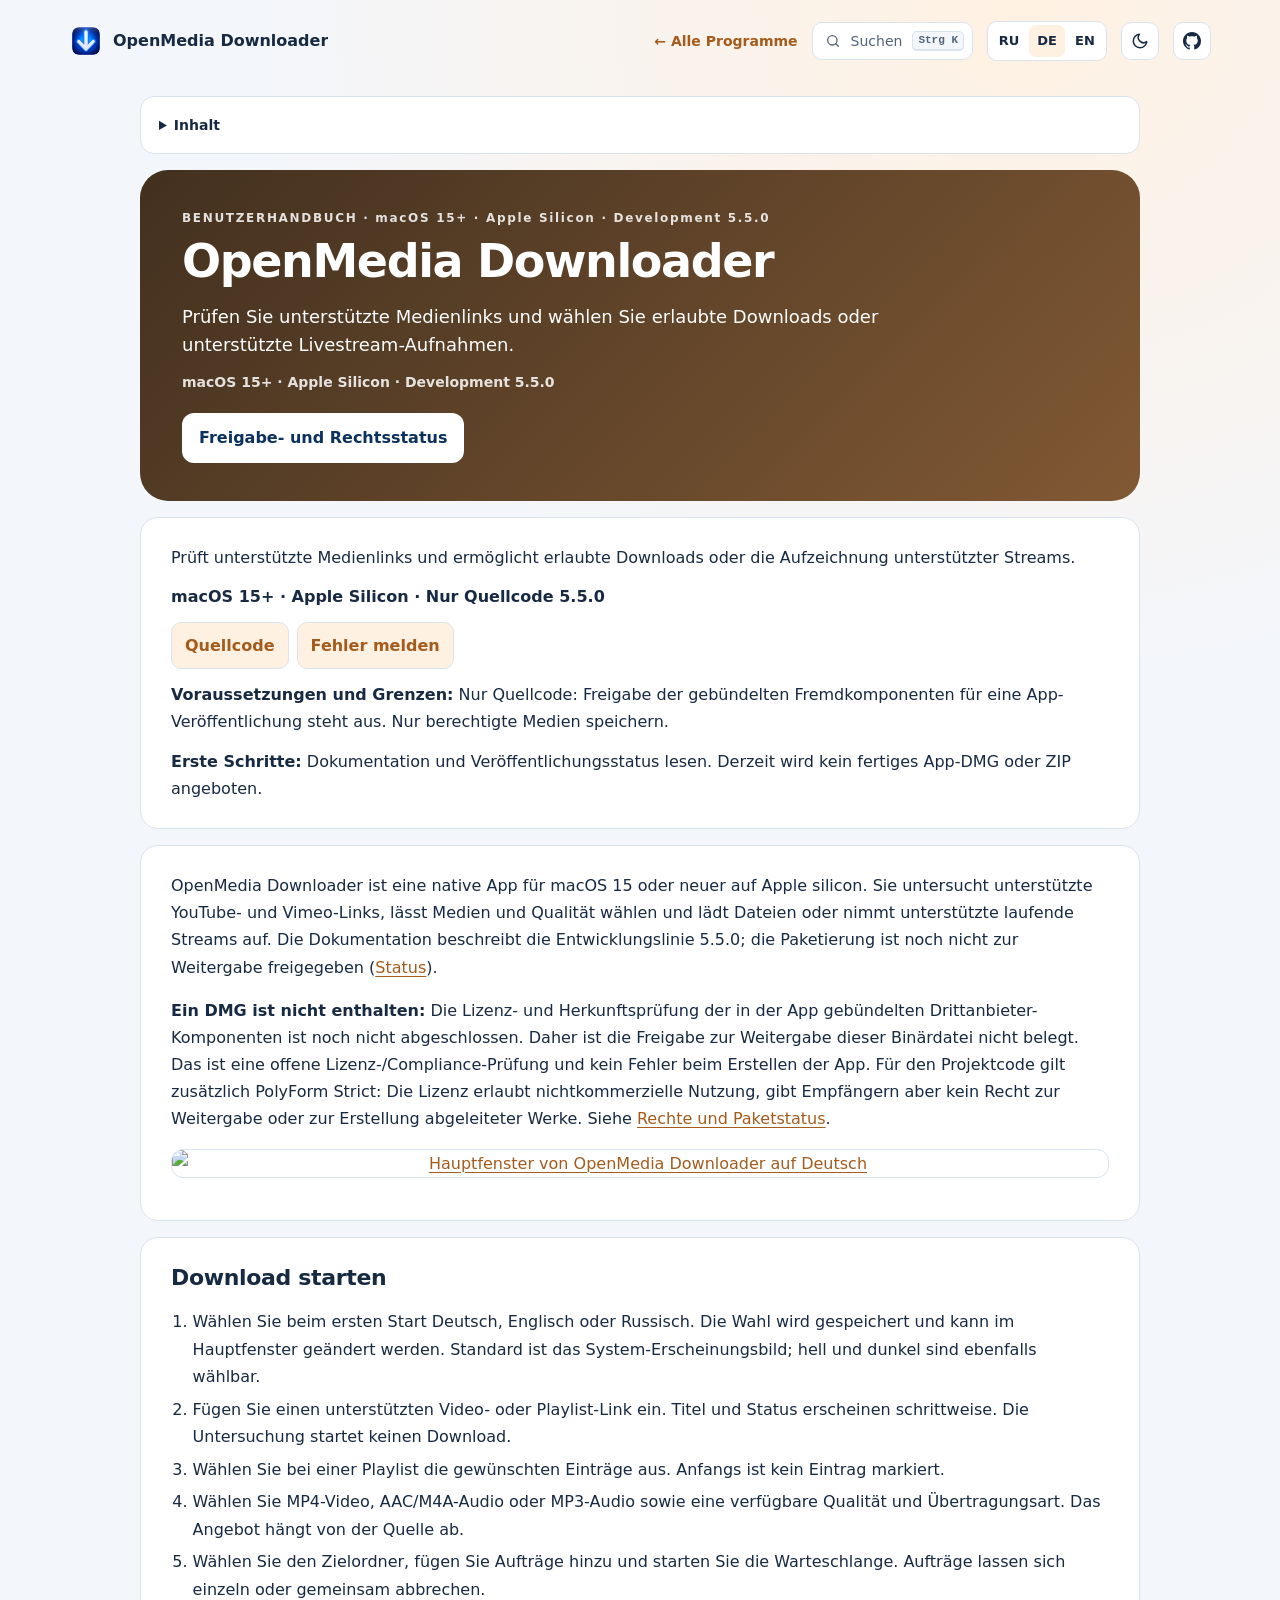
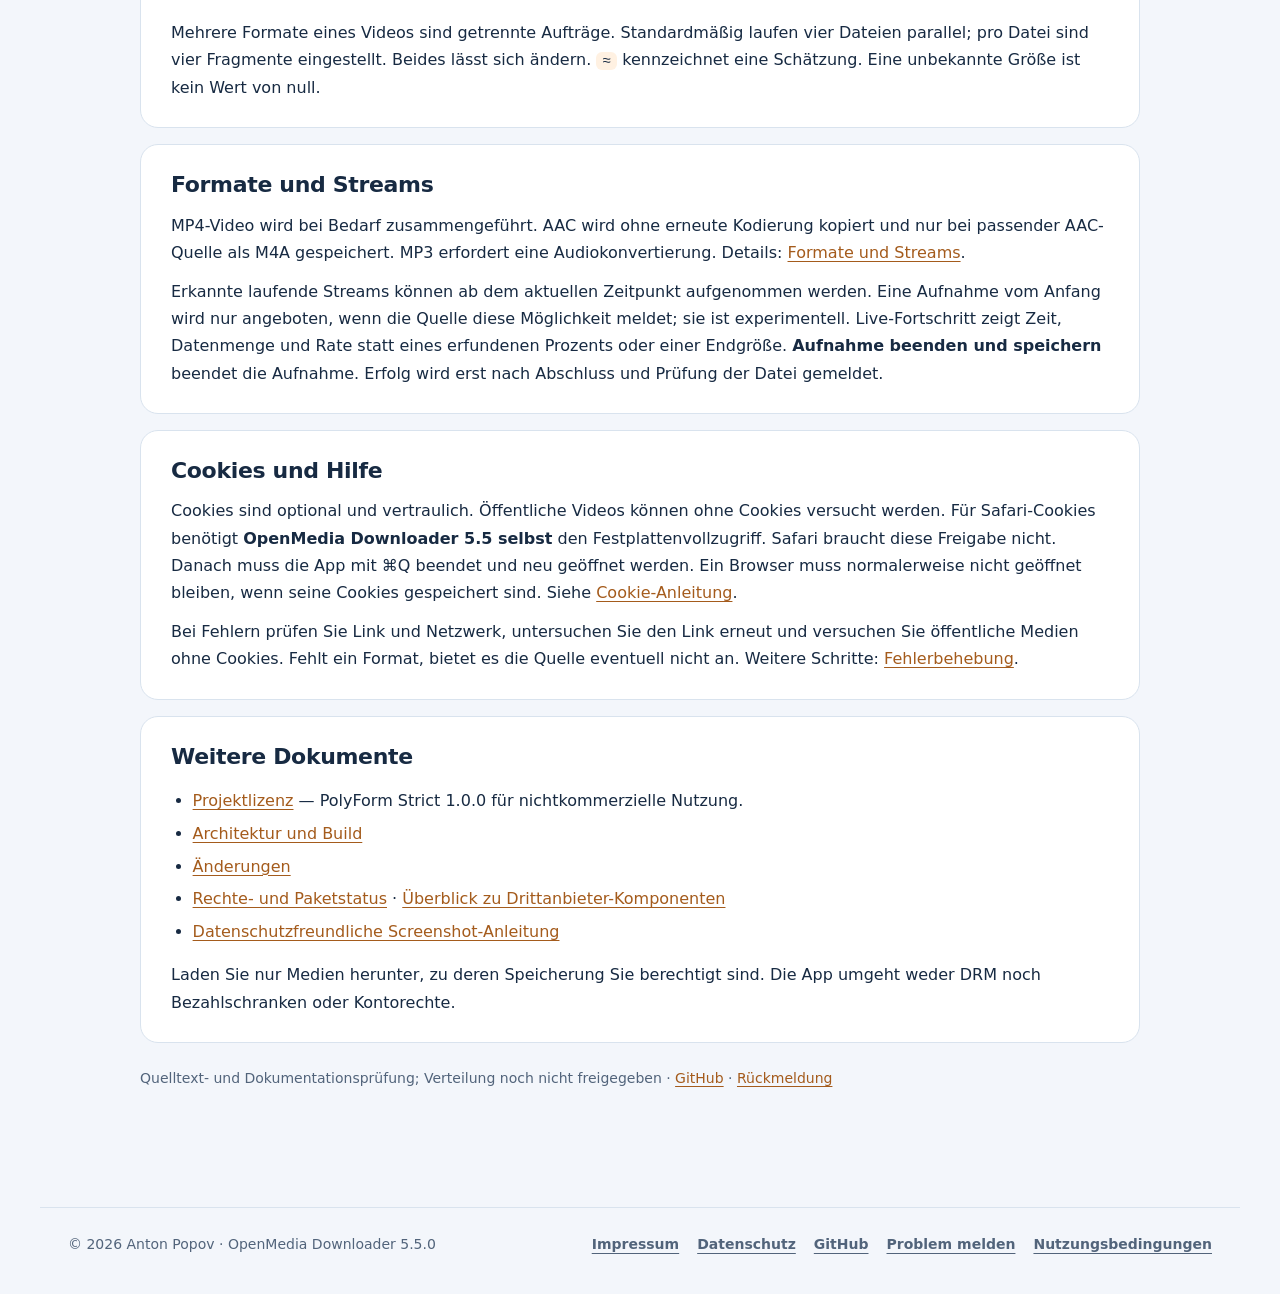
==== Guide-de.html @ 998a7fab "Polish project site and documentation - German root pages (index.html, README.md), English and Russi" ====
<!doctype html><html lang="de"><head><meta charset="utf-8"><meta name="viewport" content="width=device-width,initial-scale=1"><meta name="theme-color" content="#071a35"><meta name="description" content="Pr&#252;fen Sie unterst&#252;tzte Medienlinks und w&#228;hlen Sie erlaubte Downloads oder unterst&#252;tzte Livestream-Aufnahmen."><title>OpenMedia Downloader — BENUTZERHANDBUCH</title><style>:root{--ink:#14253d;--muted:#607087;--line:#dbe4f0;--blue:#1677ff;--panel:#fff;--canvas:#f3f6fb}
*{box-sizing:border-box}body{margin:0;background:var(--canvas);color:var(--ink);font:16px/1.72 -apple-system,BlinkMacSystemFont,"Segoe UI",sans-serif}a{color:#075dd1;text-decoration-thickness:1px;text-underline-offset:3px}a:hover{color:#003c91}.shell{width:min(100% - 36px,1000px);margin:0 auto;padding:24px 0 56px}.top{display:flex;align-items:center;justify-content:space-between;gap:18px;margin-bottom:20px}.brand{display:flex;align-items:center;gap:10px;color:var(--ink);font-weight:750;text-decoration:none}.brand-mark{display:grid;width:38px;height:38px;place-items:center;border-radius:12px;background:#e6f0ff;color:#075dd1;font-size:18px;font-weight:800}.brand img{width:38px;height:38px;object-fit:contain}nav{display:flex;gap:8px;flex-wrap:wrap}nav a{padding:7px 12px;border:1px solid var(--line);border-radius:999px;background:#fff;color:#34445b;text-decoration:none;font-size:14px;font-weight:650}nav a[aria-current=page]{background:#e6f0ff;border-color:#b8d3ff;color:#075dd1}.hero{display:grid;grid-template-columns:1fr 104px;gap:24px;align-items:center;padding:38px 42px;border-radius:28px;background:radial-gradient(circle at 90% 10%,#1f5cad 0,#102c55 34%,#07172e 76%);color:#fff;box-shadow:0 16px 38px #0b2b551f}.kicker{margin:0 0 8px;color:#9bc5ff;font-size:12px;letter-spacing:.14em;font-weight:750}.meta{margin:12px 0 0;color:#c7dcfa;font-size:14px;font-weight:650}h1{margin:0;font-size:clamp(30px,5vw,46px);line-height:1.12;letter-spacing:-.03em}.lead{max-width:720px;margin:15px 0 0;color:#e2edff;font-size:18px;line-height:1.55}.brand-mark-large{display:grid;width:92px;height:92px;place-items:center;border:1px solid #ffffff42;border-radius:24px;background:#ffffff12;color:#fff;font-size:38px;font-weight:800}.button{display:inline-block;margin-top:19px;padding:10px 16px;border:1px solid #ffffff5c;border-radius:12px;background:#fff;color:#0c315e;font-weight:700;text-decoration:none}.overview,.topic{margin:16px 0;padding:26px 30px;background:var(--panel);border:1px solid var(--line);border-radius:18px;box-shadow:0 5px 16px #0b2b5507}.overview p:first-child{margin-top:0}.overview img{display:block;max-width:100%;height:auto;margin:16px auto;border:1px solid var(--line);border-radius:12px}.overview table,.topic table{display:block;max-width:100%;overflow-x:auto;border-collapse:collapse}.overview th,.overview td,.topic th,.topic td{padding:8px 10px;border:1px solid var(--line);text-align:left}.topic h2{margin:0 0 12px;font-size:22px;line-height:1.3;letter-spacing:-.015em}.topic h3{margin:22px 0 8px;font-size:18px;line-height:1.35}.topic p{margin:0 0 12px}.topic p:last-child{margin-bottom:0}.topic ul,.topic ol{padding-left:1.35em}.topic li{margin:.35em 0}.topic th{background:#eef4fc}.topic pre{max-width:100%;overflow:auto;padding:16px;border-radius:12px;background:#0b1b31;color:#e5efff}.topic code{padding:.12em .35em;border-radius:5px;background:#edf2f8}.topic pre code{padding:0;background:transparent;color:inherit}.topic blockquote{margin:12px 0;padding:4px 16px;border-left:3px solid #8bbaff;color:var(--muted)}footer{margin-top:24px;padding:20px 10px;color:var(--muted);text-align:center;font-size:14px}@media(max-width:620px){.shell{width:min(100% - 22px,1000px);padding-top:12px}.top{align-items:flex-start;flex-direction:column}.hero{grid-template-columns:1fr 66px;padding:26px 22px;border-radius:20px;gap:12px}.brand-mark-large{width:66px;height:66px;font-size:28px;border-radius:18px}.lead{font-size:16px}.overview,.topic{padding:21px 19px}}@media print{body{background:#fff}.shell{width:100%;padding:0}.top nav,.button{break-inside:avoid}.hero,.topic,.overview{box-shadow:none}.topic{break-inside:avoid}}
/* Use the application's real artwork in the guide header. */
.brand-mark{display:grid;flex:none;width:38px;height:38px;place-items:center;overflow:hidden;border-radius:10px;background:#ffffff18}
.brand-mark img{display:block;width:100%;height:100%;padding:2px;object-fit:contain}
.brand-mark-large{display:grid;box-sizing:border-box;width:104px;height:104px;padding:8px;place-items:center;overflow:hidden;border:1px solid #ffffff48;border-radius:24px;background:#ffffff12;font-size:0}
.brand-mark-large img{display:block;width:100%;height:100%;object-fit:contain}
.brand-mark-large.preview-art img{padding:0;object-fit:cover}
@media(max-width:620px){.brand-mark-large{width:66px;height:66px;padding:5px;border-radius:18px}}

/* Let the app artwork stand on its own without an extra tile. */
.brand-mark,
.brand-mark-large,
.brand-mark-large.preview-art {
  padding: 0;
  border: 0;
  border-radius: 0;
  background: transparent;
  box-shadow: none;
}
.brand-mark img,
.brand-mark-large img,
.brand-mark-large.preview-art img {
  padding: 0;
  border: 0;
  border-radius: 0;
  background: transparent;
  box-shadow: none;
}
.release-summary code{overflow-wrap:anywhere}.release-actions{display:flex;gap:8px;flex-wrap:wrap}.release-link{display:inline-block;padding:9px 13px;border:1px solid #bdd1ed;border-radius:10px;background:#edf4ff;color:#0753ad;font-weight:650;text-decoration:none}.release-link:focus-visible{outline:3px solid #1677ff;outline-offset:3px}
</style><!-- ppk-head:start --><meta name="color-scheme" content="light dark"><link rel="icon" href="presentation-icon.png"><script src="assets/kit/kit-theme.js"></script><link rel="stylesheet" href="assets/kit/kit.css?v=2026.11.05-1"><script src="assets/kit/programs.js?v=2026.11.05-1" defer></script><script src="assets/kit/kit.js?v=2026.11.05-1" defer></script><link rel="stylesheet" href="guide-kit.css?v=2026.11.05-1"><!-- ppk-head:end --></head><body class="ppk-page ppk-prose">
<!-- ppk-nav:start --><a class="ppk-skip" href="#main-content">Zum Inhalt</a>
<div class="ppk-nav-wrap" id="ppk-nav-wrap">
  <nav class="ppk-nav" aria-label="Hauptnavigation">
    <a class="ppk-brand" href="index.html"><img src="presentation-icon.png" alt="" width="34" height="34"><span>OpenMedia Downloader</span></a>
    <span class="ppk-spacer"></span>
    <a class="ppk-back" href="https://popovantondev.github.io/popovantondev/index.html">← Alle Programme</a>
    <button class="ppk-search-btn" type="button" data-ppk-open-search aria-label="Programme durchsuchen"><span>Suchen</span><kbd>Strg K</kbd></button>
    <div class="ppk-langs"><a href="Guide-ru.html" lang="ru" hreflang="ru">RU</a><a href="Guide-de.html" lang="de" hreflang="de" aria-current="page">DE</a><a href="Guide-en.html" lang="en" hreflang="en">EN</a></div>
    <button class="ppk-icon-btn ppk-theme-btn" type="button" data-ppk-theme aria-label="Farbschema wechseln"></button>
    <a class="ppk-icon-btn ppk-gh-btn" href="https://github.com/popovantondev/openmedia-downloader" aria-label="GitHub"></a>
  </nav>
</div><!-- ppk-nav:end -->
<div class="shell"><aside class="guide-tools"><details><summary>Inhalt</summary><ol><li><a href="#download-starten">Download starten</a></li><li><a href="#formate-und-streams">Formate und Streams</a></li><li><a href="#cookies-und-hilfe">Cookies und Hilfe</a></li><li><a href="#weitere-dokumente">Weitere Dokumente</a></li></ol></details></aside>
<main id="main-content"><section class="hero"><div><p class="kicker">BENUTZERHANDBUCH &#183; macOS 15+ &#183; Apple Silicon &#183; Development 5.5.0</p><h1>OpenMedia Downloader</h1><p class="lead">Pr&#252;fen Sie unterst&#252;tzte Medienlinks und w&#228;hlen Sie erlaubte Downloads oder unterst&#252;tzte Livestream-Aufnahmen.</p><p class="meta">macOS 15+ &#183; Apple Silicon &#183; Development 5.5.0</p><a class="button" href="https://github.com/popovantondev/openmedia-downloader/releases">Freigabe- und Rechtsstatus</a></div><div class="brand-mark-large"><img src="https://raw.githubusercontent.com/popovantondev/openmedia-downloader/main/assets/AppIcon.png" alt=""></div></section>
<!-- public-release:start -->
<section class="topic release-summary" aria-label="Erste Schritte">
<p>Prüft unterstützte Medienlinks und ermöglicht erlaubte Downloads oder die Aufzeichnung unterstützter Streams.</p>
<p><strong>macOS 15+ · Apple Silicon · Nur Quellcode 5.5.0</strong></p>
<p class="release-actions"><a class="release-link" href="https://github.com/popovantondev/openmedia-downloader">Quellcode</a> <a class="release-link" href="https://github.com/popovantondev/openmedia-downloader/issues/new/choose">Fehler melden</a></p>
<p><strong>Voraussetzungen und Grenzen:</strong> Nur Quellcode: Freigabe der gebündelten Fremdkomponenten für eine App-Veröffentlichung steht aus. Nur berechtigte Medien speichern.</p>
<p><strong>Erste Schritte:</strong> Dokumentation und Veröffentlichungsstatus lesen. Derzeit wird kein fertiges App-DMG oder ZIP angeboten.</p>
</section>
<!-- public-release:end -->
<section class="overview">
<p>OpenMedia Downloader ist eine native App für macOS 15 oder neuer auf Apple silicon. Sie untersucht unterstützte YouTube- und Vimeo-Links, lässt Medien und Qualität wählen und lädt Dateien oder nimmt unterstützte laufende Streams auf. Die Dokumentation beschreibt die Entwicklungslinie 5.5.0; die Paketierung ist noch nicht zur Weitergabe freigegeben (<a href="https://github.com/popovantondev/openmedia-downloader/blob/main/docs/RIGHTS_DE.md">Status</a>).</p>
<p><strong>Ein DMG ist nicht enthalten:</strong> Die Lizenz- und Herkunftsprüfung der in der App gebündelten Drittanbieter-Komponenten ist noch nicht abgeschlossen. Daher ist die Freigabe zur Weitergabe dieser Binärdatei nicht belegt. Das ist eine offene Lizenz-/Compliance-Prüfung und kein Fehler beim Erstellen der App. Für den Projektcode gilt zusätzlich PolyForm Strict: Die Lizenz erlaubt nichtkommerzielle Nutzung, gibt Empfängern aber kein Recht zur Weitergabe oder zur Erstellung abgeleiteter Werke. Siehe <a href="https://github.com/popovantondev/openmedia-downloader/blob/main/docs/RIGHTS_DE.md">Rechte und Paketstatus</a>.</p>
<p><a class="guide-full-image" href="https://raw.githubusercontent.com/popovantondev/openmedia-downloader/main/assets/screenshots/de/main-window.png" aria-label="Vollständiges Bild öffnen"><img src="https://raw.githubusercontent.com/popovantondev/openmedia-downloader/main/assets/screenshots/de/main-window.png" alt="Hauptfenster von OpenMedia Downloader auf Deutsch" /></a></p>
</section><section class="topic"><h2 id="download-starten">Download starten</h2>
<ol>
<li>Wählen Sie beim ersten Start Deutsch, Englisch oder Russisch. Die Wahl wird gespeichert und kann im Hauptfenster geändert werden. Standard ist das System-Erscheinungsbild; hell und dunkel sind ebenfalls wählbar.</li>
<li>Fügen Sie einen unterstützten Video- oder Playlist-Link ein. Titel und Status erscheinen schrittweise. Die Untersuchung startet keinen Download.</li>
<li>Wählen Sie bei einer Playlist die gewünschten Einträge aus. Anfangs ist kein Eintrag markiert.</li>
<li>Wählen Sie MP4-Video, AAC/M4A-Audio oder MP3-Audio sowie eine verfügbare Qualität und Übertragungsart. Das Angebot hängt von der Quelle ab.</li>
<li>Wählen Sie den Zielordner, fügen Sie Aufträge hinzu und starten Sie die Warteschlange. Aufträge lassen sich einzeln oder gemeinsam abbrechen.</li>
</ol>
<p>Mehrere Formate eines Videos sind getrennte Aufträge. Standardmäßig laufen vier Dateien parallel; pro Datei sind vier Fragmente eingestellt. Beides lässt sich ändern. <code>≈</code> kennzeichnet eine Schätzung. Eine unbekannte Größe ist kein Wert von null.</p>
</section><section class="topic"><h2 id="formate-und-streams">Formate und Streams</h2>
<p>MP4-Video wird bei Bedarf zusammengeführt. AAC wird ohne erneute Kodierung kopiert und nur bei passender AAC-Quelle als M4A gespeichert. MP3 erfordert eine Audiokonvertierung. Details: <a href="https://github.com/popovantondev/openmedia-downloader/blob/main/docs/FORMATS_AND_STREAMS.md">Formate und Streams</a>.</p>
<p>Erkannte laufende Streams können ab dem aktuellen Zeitpunkt aufgenommen werden. Eine Aufnahme vom Anfang wird nur angeboten, wenn die Quelle diese Möglichkeit meldet; sie ist experimentell. Live-Fortschritt zeigt Zeit, Datenmenge und Rate statt eines erfundenen Prozents oder einer Endgröße. <strong>Aufnahme beenden und speichern</strong> beendet die Aufnahme. Erfolg wird erst nach Abschluss und Prüfung der Datei gemeldet.</p>
</section><section class="topic"><h2 id="cookies-und-hilfe">Cookies und Hilfe</h2>
<p>Cookies sind optional und vertraulich. Öffentliche Videos können ohne Cookies versucht werden. Für Safari-Cookies benötigt <strong>OpenMedia Downloader 5.5 selbst</strong> den Festplattenvollzugriff. Safari braucht diese Freigabe nicht. Danach muss die App mit ⌘Q beendet und neu geöffnet werden. Ein Browser muss normalerweise nicht geöffnet bleiben, wenn seine Cookies gespeichert sind. Siehe <a href="https://github.com/popovantondev/openmedia-downloader/blob/main/docs/COOKIES.md">Cookie-Anleitung</a>.</p>
<p>Bei Fehlern prüfen Sie Link und Netzwerk, untersuchen Sie den Link erneut und versuchen Sie öffentliche Medien ohne Cookies. Fehlt ein Format, bietet es die Quelle eventuell nicht an. Weitere Schritte: <a href="https://github.com/popovantondev/openmedia-downloader/blob/main/docs/TROUBLESHOOTING.md">Fehlerbehebung</a>.</p>
</section><section class="topic"><h2 id="weitere-dokumente">Weitere Dokumente</h2>
<ul>
<li><a href="https://github.com/popovantondev/openmedia-downloader/blob/main/LICENSE">Projektlizenz</a> — PolyForm Strict 1.0.0 für nichtkommerzielle Nutzung.</li>
<li><a href="https://github.com/popovantondev/openmedia-downloader/blob/main/docs/ARCHITEKTUR_BUILD.md">Architektur und Build</a></li>
<li><a href="https://github.com/popovantondev/openmedia-downloader/blob/main/CHANGELOG.md">Änderungen</a></li>
<li><a href="https://github.com/popovantondev/openmedia-downloader/blob/main/docs/RIGHTS_DE.md">Rechte- und Paketstatus</a> · <a href="https://github.com/popovantondev/openmedia-downloader/blob/main/docs/THIRD_PARTY_OVERVIEW_DE.md">Überblick zu Drittanbieter-Komponenten</a></li>
<li><a href="https://github.com/popovantondev/openmedia-downloader/blob/main/docs/SCREENSHOTS.md">Datenschutzfreundliche Screenshot-Anleitung</a></li>
</ul>
<p>Laden Sie nur Medien herunter, zu deren Speicherung Sie berechtigt sind. Die App umgeht weder DRM noch Bezahlschranken oder Kontorechte.</p>
</section></main><div class="guide-note">Quelltext- und Dokumentationspr&#252;fung; Verteilung noch nicht freigegeben · <a href="https://github.com/popovantondev/openmedia-downloader">GitHub</a> · <a href="https://github.com/popovantondev/openmedia-downloader/issues/new/choose">Rückmeldung</a></div></div>
<footer class="ppk-footer">
  <span>© 2026 Anton Popov · OpenMedia Downloader 5.5.0</span>
  <nav aria-label="Rechtliches"><a href="https://popovantondev.github.io/popovantondev/impressum.html">Impressum</a><a href="https://popovantondev.github.io/popovantondev/datenschutz.html">Datenschutz</a><a href="https://github.com/popovantondev/openmedia-downloader">GitHub</a><a href="https://github.com/popovantondev/openmedia-downloader/issues/new/choose">Problem melden</a><a href="https://github.com/popovantondev/openmedia-downloader/blob/main/LICENSE">Nutzungsbedingungen</a></nav>
</footer>
</body></html>
---- assets/kit/kit.css ----
/* popovantondev shared kit: tokens, header, search palette, components, footer.
   Everything is prefixed ppk-. Pages set their accent in their own CSS (see demo.html).
   Kit tokens have zero specificity (:where), so any page rule overrides them regardless of load order. */

/* ---------- tokens ---------- */
:where(:root){color-scheme:light;
  --ppk-bg:#f3f6fb;--ppk-panel:#ffffff;--ppk-ink:#172a42;--ppk-muted:#52647b;--ppk-line:#d9e3ee;
  --ppk-accent:#0f6f7c;--ppk-accent-ink:#ffffff;--ppk-tint:#e2f2f3;--ppk-hero:#0c3a45;--ppk-hero-end:#1b6b78;
  --ppk-glass:rgba(255,255,255,.76);--ppk-term:#0f1b26;--ppk-term-ink:#d6e4ef;--ppk-term-ps:#7fd4dc;--ppk-term-ok:#6ee787;--ppk-term-dim:#8fa3b6;
  --ppk-ok:#15803d;--ppk-ok-bg:#dcfce7;--ppk-ok-fg:#166534;--ppk-warn-bg:#fef3c7;--ppk-warn-fg:#92400e;
  --ppk-focus:#1a5fd0;--ppk-shadow:0 22px 50px -30px rgba(22,43,72,.35);
  --ppk-radius-s:8px;--ppk-radius-m:12px;--ppk-radius-l:20px;--ppk-radius-pill:999px;
  --ppk-font:system-ui,-apple-system,"Segoe UI",sans-serif;--ppk-mono:ui-monospace,"Cascadia Code",Consolas,monospace;--ppk-shell:1200px}
:where([data-theme="dark"]){color-scheme:dark;
  --ppk-bg:#0c131b;--ppk-panel:#131d28;--ppk-ink:#e5edf5;--ppk-muted:#9badbf;--ppk-line:#233142;
  --ppk-accent:#3cc1cc;--ppk-accent-ink:#03262b;--ppk-tint:#11343a;--ppk-hero:#082a32;--ppk-hero-end:#145a65;
  --ppk-glass:rgba(19,29,40,.76);--ppk-term:#070d13;--ppk-term-ink:#d6e4ef;--ppk-term-ps:#7fd4dc;--ppk-term-ok:#6ee787;--ppk-term-dim:#8fa3b6;
  --ppk-ok:#4ade80;--ppk-ok-bg:#14532d;--ppk-ok-fg:#bbf7d0;--ppk-warn-bg:#78350f;--ppk-warn-fg:#fde68a;
  --ppk-focus:#7ab8ff;--ppk-shadow:0 22px 50px -30px rgba(0,0,0,.7)}
@media (prefers-color-scheme:dark){:where(:root:not([data-theme])){color-scheme:dark;
  --ppk-bg:#0c131b;--ppk-panel:#131d28;--ppk-ink:#e5edf5;--ppk-muted:#9badbf;--ppk-line:#233142;
  --ppk-accent:#3cc1cc;--ppk-accent-ink:#03262b;--ppk-tint:#11343a;--ppk-hero:#082a32;--ppk-hero-end:#145a65;
  --ppk-glass:rgba(19,29,40,.76);--ppk-term:#070d13;--ppk-term-ink:#d6e4ef;--ppk-term-ps:#7fd4dc;--ppk-term-ok:#6ee787;--ppk-term-dim:#8fa3b6;
  --ppk-ok:#4ade80;--ppk-ok-bg:#14532d;--ppk-ok-fg:#bbf7d0;--ppk-warn-bg:#78350f;--ppk-warn-fg:#fde68a;
  --ppk-focus:#7ab8ff;--ppk-shadow:0 22px 50px -30px rgba(0,0,0,.7)}}

/* ---------- base (only inside pages that opt in with class ppk-page on body) ---------- */
.ppk-page{margin:0;background:radial-gradient(ellipse at 80% 0,var(--ppk-tint),transparent 55%),var(--ppk-bg);background-attachment:fixed;color:var(--ppk-ink);font:16px/1.6 var(--ppk-font);transition:background-color .3s,color .3s}
.ppk-page *,.ppk-page *::before,.ppk-page *::after{box-sizing:border-box}
:where(.ppk-page a){color:var(--ppk-accent);text-underline-offset:4px}
:where(.ppk-page img){max-width:100%;height:auto}
:where(.ppk-page button){font:inherit;color:inherit}
.ppk-page :focus-visible,.ppk-overlay :focus-visible,.ppk-nav-wrap :focus-visible,.ppk-footer :focus-visible{outline:3px solid var(--ppk-focus);outline-offset:3px}
:where(.ppk-page h1),.ppk-title{font-size:clamp(34px,4.6vw,58px);line-height:1.05;letter-spacing:-.035em;margin:14px 0 18px}
:where(.ppk-page h2),.ppk-h2{font-size:clamp(22px,2.4vw,28px);line-height:1.25;letter-spacing:-.01em;margin:0 0 6px}
.ppk-page [hidden],.ppk-overlay[hidden]{display:none!important}
.ppk-shell{max-width:var(--ppk-shell);margin:0 auto;padding:0 28px}
.ppk-section{margin:56px 0;position:relative}
.ppk-sub{color:var(--ppk-muted);margin:0 0 22px}
.ppk-sr-only{position:absolute!important;width:1px;height:1px;margin:-1px;padding:0;overflow:hidden;clip:rect(0 0 0 0);white-space:nowrap;border:0}
.ppk-skip{position:absolute;left:12px;top:-60px;z-index:200;background:var(--ppk-panel);color:var(--ppk-ink);border:2px solid var(--ppk-focus);border-radius:var(--ppk-radius-m);padding:8px 14px;font-weight:700;text-decoration:none}
.ppk-skip:focus{top:12px}
html.ppk-lock{overflow:hidden}

/* ---------- icons (CSS masks, work without JS and without inline SVG) ---------- */
.ppk-search-btn::before,.ppk-gh-btn::before,.ppk-theme-btn::before,.ppk-btn-gh::before{content:"";flex:none;background:currentColor;-webkit-mask:var(--ppk-ico) center/contain no-repeat;mask:var(--ppk-ico) center/contain no-repeat}
.ppk-search-btn::before{--ppk-ico:url("data:image/svg+xml,%3Csvg xmlns='http://www.w3.org/2000/svg' viewBox='0 0 24 24' fill='none' stroke='black' stroke-width='2' stroke-linecap='round'%3E%3Ccircle cx='11' cy='11' r='7'/%3E%3Cpath d='m20 20-3.5-3.5'/%3E%3C/svg%3E");width:16px;height:16px}
.ppk-gh-btn::before,.ppk-btn-gh::before{--ppk-ico:url("data:image/svg+xml,%3Csvg xmlns='http://www.w3.org/2000/svg' viewBox='0 0 16 16'%3E%3Cpath d='M8 0C3.58 0 0 3.58 0 8c0 3.54 2.29 6.53 5.47 7.59.4.07.55-.17.55-.38 0-.19-.01-.82-.01-1.49-2.01.37-2.53-.49-2.69-.94-.09-.23-.48-.94-.82-1.13-.28-.15-.68-.52-.01-.53.63-.01 1.08.58 1.23.82.72 1.21 1.87.87 2.33.66.07-.52.28-.87.51-1.07-1.78-.2-3.64-.89-3.64-3.95 0-.87.31-1.59.82-2.15-.08-.2-.36-1.02.08-2.12 0 0 .67-.21 2.2.82.64-.18 1.32-.27 2-.27.68 0 1.36.09 2 .27 1.53-1.04 2.2-.82 2.2-.82.44 1.1.16 1.92.08 2.12.51.56.82 1.27.82 2.15 0 3.07-1.87 3.75-3.65 3.95.29.25.54.73.54 1.48 0 1.07-.01 1.93-.01 2.2 0 .21.15.46.55.38A8.013 8.013 0 0 0 16 8c0-4.42-3.58-8-8-8z'/%3E%3C/svg%3E");width:18px;height:18px}
.ppk-theme-btn::before{--ppk-ico:url("data:image/svg+xml,%3Csvg xmlns='http://www.w3.org/2000/svg' viewBox='0 0 24 24' fill='none' stroke='black' stroke-width='2' stroke-linecap='round' stroke-linejoin='round'%3E%3Cpath d='M21 12.8A9 9 0 1 1 11.2 3a7 7 0 0 0 9.8 9.8z'/%3E%3C/svg%3E");width:18px;height:18px}
:root[data-theme="dark"] .ppk-theme-btn::before{--ppk-ico:url("data:image/svg+xml,%3Csvg xmlns='http://www.w3.org/2000/svg' viewBox='0 0 24 24' fill='none' stroke='black' stroke-width='2' stroke-linecap='round'%3E%3Ccircle cx='12' cy='12' r='4.5'/%3E%3Cpath d='M12 2v2M12 20v2M4.9 4.9l1.4 1.4M17.7 17.7l1.4 1.4M2 12h2M20 12h2M4.9 19.1l1.4-1.4M17.7 6.3l1.4-1.4'/%3E%3C/svg%3E")}
@media (prefers-color-scheme:dark){:root:not([data-theme]) .ppk-theme-btn::before{--ppk-ico:url("data:image/svg+xml,%3Csvg xmlns='http://www.w3.org/2000/svg' viewBox='0 0 24 24' fill='none' stroke='black' stroke-width='2' stroke-linecap='round'%3E%3Ccircle cx='12' cy='12' r='4.5'/%3E%3Cpath d='M12 2v2M12 20v2M4.9 4.9l1.4 1.4M17.7 17.7l1.4 1.4M2 12h2M20 12h2M4.9 19.1l1.4-1.4M17.7 6.3l1.4-1.4'/%3E%3C/svg%3E")}}
.ppk-search-btn:has(svg)::before,.ppk-icon-btn:has(svg)::before,.ppk-btn-gh:has(svg)::before{display:none}

/* ---------- header: static markup, JS only improves it ---------- */
.ppk-nav-wrap{position:sticky;top:0;z-index:40;padding:10px 0 0;transition:padding .3s}
.ppk-nav-wrap.ppk-floating{padding-inline:8px}
.ppk-nav{max-width:var(--ppk-shell);margin:0 auto;display:flex;align-items:center;gap:14px;padding:10px 28px;border:1px solid transparent;border-radius:0;font:14px/1.3 var(--ppk-font);color:var(--ppk-ink);transition:max-width .35s cubic-bezier(.2,.8,.2,1),padding .35s cubic-bezier(.2,.8,.2,1),border-radius .35s,background-color .35s,box-shadow .35s}
.ppk-nav *,.ppk-nav *::before,.ppk-nav *::after{box-sizing:border-box}
.ppk-floating .ppk-nav{max-width:980px;padding:8px 10px 8px 16px;border-color:var(--ppk-line);border-radius:var(--ppk-radius-pill);background:var(--ppk-glass);-webkit-backdrop-filter:blur(14px) saturate(1.4);backdrop-filter:blur(14px) saturate(1.4);box-shadow:0 10px 30px -18px rgba(0,0,0,.35)}
.ppk-brand{display:flex;align-items:center;gap:10px;min-width:0;font-size:16px;font-weight:750;color:var(--ppk-ink);text-decoration:none;white-space:nowrap}
.ppk-brand img{width:34px;height:34px;flex:none;border-radius:9px}
.ppk-brand span{overflow:hidden;text-overflow:ellipsis}
.ppk-spacer{flex:1}
.ppk-back{display:inline-flex;align-items:center;min-height:38px;font-size:14px;font-weight:650;color:var(--ppk-accent);text-decoration:none;white-space:nowrap}
.ppk-back:hover{text-decoration:underline;text-underline-offset:4px}
.ppk-search-btn{display:none;align-items:center;gap:10px;min-height:38px;padding:6px 8px 6px 12px;border:1px solid var(--ppk-line);border-radius:10px;background:var(--ppk-panel);color:var(--ppk-muted);font:inherit;font-size:14px;cursor:pointer;transition:border-color .2s}
.ppk-search-btn:hover{border-color:var(--ppk-accent)}
html.ppk-js .ppk-search-btn{display:flex}
.ppk-search-btn kbd,.ppk-kbd{font:600 11px/1 var(--ppk-mono);border:1px solid var(--ppk-line);border-bottom-width:2px;border-radius:5px;padding:3px 5px;color:var(--ppk-muted);background:var(--ppk-bg)}
.ppk-langs{display:flex;gap:2px;padding:3px;border:1px solid var(--ppk-line);border-radius:10px;background:var(--ppk-panel)}
.ppk-langs a{display:grid;place-items:center;min-width:36px;min-height:32px;border-radius:7px;color:var(--ppk-ink);font-size:13px;font-weight:700;text-decoration:none}
.ppk-langs a:hover{background:var(--ppk-bg)}
.ppk-langs a[aria-current]{background:var(--ppk-tint);color:var(--ppk-ink)}
.ppk-icon-btn{display:grid;place-items:center;width:38px;height:38px;padding:0;border:1px solid var(--ppk-line);border-radius:10px;background:var(--ppk-panel);color:var(--ppk-ink);text-decoration:none;cursor:pointer;transition:border-color .2s}
.ppk-icon-btn:hover{border-color:var(--ppk-accent)}
.ppk-icon-btn svg{width:18px;height:18px}
html:not(.ppk-js) .ppk-theme-btn{display:none}

/* ---------- hero parts ---------- */
.ppk-hero{display:grid;grid-template-columns:minmax(0,1fr) minmax(0,1.05fr);gap:40px;align-items:center;margin:34px 0 10px}
.ppk-hero>*{min-width:0}
.ppk-pill{display:inline-flex;align-items:center;gap:8px;max-width:100%;padding:4px 12px 4px 4px;border:1px solid var(--ppk-line);border-radius:var(--ppk-radius-pill);background:var(--ppk-panel);color:var(--ppk-ink);font-size:13px;text-decoration:none;transition:border-color .2s,transform .2s}
.ppk-pill:hover{border-color:var(--ppk-accent);transform:translateY(-1px)}
.ppk-pill .ppk-new{flex:none;background:var(--ppk-accent);color:var(--ppk-accent-ink);border-radius:var(--ppk-radius-pill);padding:2px 8px;font-weight:800;font-size:11px;letter-spacing:.04em}
.ppk-pill .ppk-more{color:var(--ppk-accent);font-weight:650;white-space:nowrap}
.ppk-lead{margin:0 0 18px;color:var(--ppk-muted);font-size:19px}
.ppk-status{display:inline-block;padding:4px 10px;border-radius:var(--ppk-radius-s);background:var(--ppk-tint);color:var(--ppk-accent);font-size:14px;font-weight:700}
.ppk-actions{display:flex;flex-wrap:wrap;align-items:center;gap:10px;margin:22px 0 14px}
.ppk-btn{display:inline-flex;align-items:center;gap:10px;min-height:46px;padding:10px 16px;border:1px solid var(--ppk-line);border-radius:11px;background:var(--ppk-panel);color:var(--ppk-accent);font-size:15px;font-weight:700;text-decoration:none;cursor:pointer;transition:transform .15s,box-shadow .2s,border-color .2s}
.ppk-btn:hover{transform:translateY(-1px);box-shadow:0 8px 20px -12px rgba(0,0,0,.35);border-color:var(--ppk-accent)}
.ppk-btn-primary{background:var(--ppk-accent);border-color:var(--ppk-accent);color:var(--ppk-accent-ink)}
.ppk-btn-gh{color:var(--ppk-ink)}
.ppk-chip{display:inline-flex;align-items:center;gap:6px;padding:1px 7px;border:1px solid var(--ppk-line);border-radius:7px;background:var(--ppk-bg);color:var(--ppk-muted);font-size:12px;font-weight:600}
.ppk-dot{display:inline-block;width:9px;height:9px;border-radius:50%;background:var(--ppk-accent)}
.ppk-requirements{margin:0;padding-left:14px;border-left:3px solid var(--ppk-line);color:var(--ppk-muted);font-size:14px}
.ppk-requirements strong{display:block;color:var(--ppk-ink)}
.ppk-preview{position:relative;margin:0;overflow:hidden;border:1px solid var(--ppk-line);border-radius:22px;background:var(--ppk-panel);box-shadow:var(--ppk-shadow)}
.ppk-stage{display:grid;place-items:center;padding:18px;background:linear-gradient(145deg,var(--ppk-hero),var(--ppk-hero-end))}
.ppk-stage img{display:block;width:auto;max-height:470px;filter:drop-shadow(0 8px 18px rgba(0,0,0,.25))}
.ppk-preview figcaption{padding:12px 18px;color:var(--ppk-muted);font-size:14px}

/* ---------- bento ---------- */
.ppk-bento{display:grid;grid-template-columns:repeat(3,minmax(0,1fr));gap:16px}
.ppk-tile{position:relative;min-width:0;overflow:hidden;padding:22px;border:1px solid var(--ppk-line);border-radius:var(--ppk-radius-l);background:var(--ppk-panel)}
.ppk-tile h3{margin:0 0 4px;font-size:18px}
.ppk-tile p{margin:0 0 14px;color:var(--ppk-muted);font-size:15px}
.ppk-wide{grid-column:span 2}
.ppk-term{min-height:178px;overflow:hidden;padding:14px 16px;border-radius:14px;background:var(--ppk-term);color:var(--ppk-term-ink);font:13.5px/1.75 var(--ppk-mono)}
.ppk-term-bar{display:flex;gap:6px;margin-bottom:10px}
.ppk-term-bar i{width:10px;height:10px;border-radius:50%;background:#4a586a}
.ppk-term-out>div{overflow-wrap:anywhere}
.ppk-term .ppk-ps{color:var(--ppk-term-ps)}
.ppk-term .ppk-ok{color:var(--ppk-term-ok)}
.ppk-term .ppk-dim{color:var(--ppk-term-dim)}
.ppk-cursor{display:inline-block;width:8px;height:1.05em;background:var(--ppk-term-ink);vertical-align:-2px;animation:ppk-blink 1s steps(1) infinite}
@keyframes ppk-blink{50%{opacity:0}}
.ppk-chips{display:flex;flex-wrap:wrap;gap:8px}
.ppk-chips span{padding:6px 12px;border:1px solid var(--ppk-line);border-radius:var(--ppk-radius-pill);background:var(--ppk-bg);font-size:14px;font-weight:600;transition:transform .2s,border-color .2s}
.ppk-chips span:hover{transform:translateY(-2px);border-color:var(--ppk-accent)}
.ppk-live{display:inline-flex;align-items:center;gap:8px;color:var(--ppk-ok);font-size:15px;font-weight:700}
.ppk-live::before{content:"";width:10px;height:10px;border-radius:50%;background:var(--ppk-ok);box-shadow:0 0 0 0 rgba(22,163,74,.55);animation:ppk-pulse 2s infinite}
@keyframes ppk-pulse{70%{box-shadow:0 0 0 10px rgba(22,163,74,0)}100%{box-shadow:0 0 0 0 rgba(22,163,74,0)}}
.ppk-checks{display:grid;gap:8px;margin:0;padding:0;list-style:none;font-size:15px}
.ppk-checks li::before{content:"\2713";margin-right:8px;color:var(--ppk-ok);font-weight:800}

/* ---------- steps ---------- */
.ppk-process{padding:26px;border:1px solid var(--ppk-line);border-radius:18px;background:var(--ppk-panel)}
.ppk-flow{display:grid;grid-template-columns:repeat(3,minmax(0,1fr));gap:12px;margin:14px 0 0;padding:0;list-style:none;counter-reset:ppk-step}
.ppk-flow li{padding:14px 16px;border:1px solid var(--ppk-line);border-radius:var(--ppk-radius-m);background:var(--ppk-bg)}
.ppk-flow li::before{counter-increment:ppk-step;content:counter(ppk-step,decimal-leading-zero);display:block;color:var(--ppk-accent);font-size:14px;font-weight:700}

/* ---------- tabs and program cards ---------- */
.ppk-tabs{display:inline-flex;flex-wrap:wrap;gap:4px;padding:4px;border:1px solid var(--ppk-line);border-radius:14px;background:var(--ppk-panel)}
.ppk-tabs button{padding:8px 14px;min-height:38px;border:0;border-radius:10px;background:transparent;color:var(--ppk-muted);font-size:14px;font-weight:650;cursor:pointer;transition:background-color .2s,color .2s}
.ppk-tabs button:hover{color:var(--ppk-ink)}
.ppk-tabs button[aria-selected="true"]{background:var(--ppk-accent);color:var(--ppk-accent-ink)}
.ppk-app-grid{display:grid;grid-template-columns:repeat(auto-fill,minmax(230px,1fr));gap:12px;margin-top:16px}
.ppk-app-card{display:flex;align-items:flex-start;gap:12px;padding:14px;border:1px solid var(--ppk-line);border-radius:14px;background:var(--ppk-panel);color:var(--ppk-ink);text-decoration:none;animation:ppk-fade .35s ease both;transition:border-color .2s,transform .2s}
.ppk-app-card:hover{border-color:var(--ppk-accent);transform:translateY(-2px)}
.ppk-app-card img{flex:none;width:36px;height:36px;border-radius:9px}
.ppk-app-card b{display:block;font-size:15px}
.ppk-app-card small{display:block;color:var(--ppk-muted);font-size:13px;line-height:1.4}
@keyframes ppk-fade{from{opacity:0;transform:translateY(6px)}}

/* ---------- demo frame ---------- */
.ppk-demo{overflow:hidden;border:1px solid var(--ppk-line);border-radius:var(--ppk-radius-l);background:var(--ppk-panel);box-shadow:var(--ppk-shadow)}
.ppk-demo-head{display:flex;flex-wrap:wrap;align-items:center;gap:10px;padding:12px 16px;border-bottom:1px solid var(--ppk-line);font-weight:700}
.ppk-demo-label{margin-left:auto;padding:3px 10px;border-radius:var(--ppk-radius-pill);background:var(--ppk-warn-bg);color:var(--ppk-warn-fg);font-size:13px;font-weight:700}
.ppk-demo-body{display:grid;grid-template-columns:220px minmax(0,1fr);min-height:250px}
.ppk-demo-side{display:grid;align-content:start;gap:10px;padding:16px;border-right:1px solid var(--ppk-line);font-size:14px}
.ppk-field{padding:8px 10px;border:1px solid var(--ppk-line);border-radius:10px;background:var(--ppk-bg)}
.ppk-field small{display:block;color:var(--ppk-muted)}
.ppk-demo-main{min-width:0;padding:16px}
.ppk-rows{display:grid;gap:6px;margin:0 0 12px;padding:0;list-style:none}
.ppk-rows li{display:grid;grid-template-columns:minmax(0,1fr) auto;gap:10px;align-items:center;padding:8px 12px;border:1px solid var(--ppk-line);border-radius:10px;font-size:14px;animation:ppk-fade .3s ease both}
.ppk-rows li>:first-child{overflow-wrap:anywhere}
.ppk-badge{padding:2px 8px;border-radius:6px;background:var(--ppk-tint);color:var(--ppk-ink);font-size:12px;font-weight:700}
.ppk-badge-ok{background:var(--ppk-ok-bg);color:var(--ppk-ok-fg)}
.ppk-badge-warn{background:var(--ppk-warn-bg);color:var(--ppk-warn-fg)}
.ppk-progress{height:8px;margin:10px 0;overflow:hidden;border:1px solid var(--ppk-line);border-radius:99px;background:var(--ppk-bg)}
.ppk-progress i{display:block;width:0;height:100%;background:var(--ppk-accent);transition:width .25s linear}
.ppk-demo-empty{padding:24px 0;color:var(--ppk-muted);font-size:14px}
.ppk-demo-done{color:var(--ppk-ok);font-weight:700}

/* ---------- search palette (built by kit.js) ---------- */
.ppk-overlay{position:fixed;inset:0;z-index:100;display:grid;place-items:start center;padding:12vh 16px 16px;background:rgba(8,15,24,.55);-webkit-backdrop-filter:blur(3px);backdrop-filter:blur(3px);font:16px/1.5 var(--ppk-font);color:var(--ppk-ink)}
.ppk-overlay *,.ppk-overlay *::before,.ppk-overlay *::after{box-sizing:border-box}
.ppk-palette{width:min(620px,100%);overflow:hidden;border:1px solid var(--ppk-line);border-radius:16px;background:var(--ppk-panel);box-shadow:0 30px 80px -20px rgba(0,0,0,.5);animation:ppk-pop .18s ease}
@keyframes ppk-pop{from{opacity:0;transform:translateY(-8px) scale(.98)}}
.ppk-phead{display:flex;align-items:center;border-bottom:1px solid var(--ppk-line)}
.ppk-palette-input{flex:1;min-width:0;padding:16px 18px;border:0;background:transparent;color:var(--ppk-ink);font:inherit;font-size:17px;outline:none}
.ppk-palette-input::placeholder{color:var(--ppk-muted);opacity:1}
.ppk-phead:focus-within{box-shadow:inset 0 -2px 0 var(--ppk-focus)}
.ppk-pclose{margin-right:12px;padding:6px 8px;border:1px solid var(--ppk-line);border-radius:7px;background:var(--ppk-bg);color:var(--ppk-muted);font:600 12px/1 var(--ppk-mono);cursor:pointer}
.ppk-plist{max-height:min(420px,55vh);margin:0;padding:6px;overflow:auto;list-style:none}
.ppk-pitem{display:flex;align-items:center;gap:12px;padding:9px 10px;border-radius:10px;color:var(--ppk-ink);text-decoration:none}
.ppk-pitem[aria-selected="true"]{background:var(--ppk-tint);box-shadow:inset 3px 0 0 var(--ppk-accent)}
.ppk-pitem img,.ppk-pletter{flex:none;width:30px;height:30px;border-radius:8px}
.ppk-pletter{display:grid;place-items:center;background:var(--ppk-accent);color:var(--ppk-accent-ink);font-weight:800}
.ppk-ptext{min-width:0}
.ppk-pname{display:block;font-weight:650}
.ppk-ptext small{display:block;overflow:hidden;color:var(--ppk-muted);font-size:12px;text-overflow:ellipsis;white-space:nowrap}
.ppk-pempty{margin:0;padding:22px 18px;color:var(--ppk-muted)}
.ppk-pfoot{display:flex;gap:14px;padding:9px 14px;border-top:1px solid var(--ppk-line);color:var(--ppk-muted);font-size:12px}

/* ---------- footer ---------- */
.ppk-footer{display:flex;flex-wrap:wrap;justify-content:space-between;gap:12px 16px;max-width:var(--ppk-shell);margin:60px auto 0;padding:26px 28px 40px;border-top:1px solid var(--ppk-line);color:var(--ppk-muted);font:14px/1.5 var(--ppk-font)}
.ppk-footer nav{display:flex;flex-wrap:wrap;gap:6px 18px}
.ppk-footer a{color:var(--ppk-muted);text-decoration:underline;text-underline-offset:4px}
.ppk-footer a:hover{color:var(--ppk-ink)}

/* ---------- long text (Guide pages): opt in with class ppk-prose ---------- */
.ppk-prose{line-height:1.7}
.ppk-prose table{display:block;max-width:100%;overflow-x:auto;border-collapse:collapse}
.ppk-prose th,.ppk-prose td{padding:8px 12px;border:1px solid var(--ppk-line);text-align:left;vertical-align:top}
.ppk-prose th{background:var(--ppk-tint)}
.ppk-prose pre,.ppk-prose code{font-family:var(--ppk-mono);font-size:.92em}
.ppk-prose pre{max-width:100%;overflow-x:auto;padding:14px 16px;border-radius:var(--ppk-radius-m);background:var(--ppk-term);color:var(--ppk-term-ink)}
.ppk-prose :not(pre)>code{padding:1px 6px;border-radius:6px;background:var(--ppk-tint)}
.ppk-prose blockquote{margin:1em 0;padding:2px 16px;border-left:3px solid var(--ppk-accent);color:var(--ppk-muted)}

/* ---------- scroll reveal (hidden state only exists when JS runs) ---------- */
html.ppk-js .ppk-reveal:not(.ppk-in){opacity:0;transform:translateY(14px)}
.ppk-reveal{transition:opacity .6s ease,transform .6s ease}

/* ---------- small screens ---------- */
@media (max-width:900px){.ppk-hero{grid-template-columns:1fr}.ppk-bento{grid-template-columns:1fr 1fr}}
@media (max-width:640px){
  .ppk-shell,.ppk-footer{padding-left:16px;padding-right:16px}
  .ppk-nav{gap:8px;padding:8px 12px}
  .ppk-back{font-size:0;justify-content:center;width:38px;padding:0}
  .ppk-back::before{content:"\2190";font-size:20px}
  .ppk-search-btn span,.ppk-search-btn kbd{display:none}
  .ppk-search-btn{padding:0;width:38px;justify-content:center}
  .ppk-langs a{min-width:32px}
  .ppk-bento{grid-template-columns:1fr}
  .ppk-wide{grid-column:auto}
  .ppk-flow{grid-template-columns:1fr}
  .ppk-demo-body{grid-template-columns:1fr}
  .ppk-demo-side{border-right:0;border-bottom:1px solid var(--ppk-line)}
  .ppk-demo-label{margin-left:0}
  .ppk-pfoot{display:none}
  .ppk-overlay{padding-top:8vh}
}
@media (max-width:520px){
  .ppk-nav{flex-wrap:wrap;row-gap:6px}
  .ppk-nav::after{content:"";order:4;flex-basis:100%;height:0}
  .ppk-brand{order:1;margin-right:auto}
  .ppk-theme-btn{order:2}
  .ppk-gh-btn{order:3}
  .ppk-back{order:5}
  .ppk-search-btn{order:6;margin-left:auto}
  .ppk-langs{order:7}
  .ppk-spacer{display:none}
  .ppk-floating .ppk-nav{border-radius:26px;padding:8px 10px}
  .ppk-tile{padding:18px}
}

@media (prefers-reduced-motion:reduce){
  .ppk-nav-wrap,.ppk-nav,.ppk-pill,.ppk-btn,.ppk-chips span,.ppk-app-card,.ppk-reveal,.ppk-progress i,.ppk-page{transition:none!important}
  .ppk-palette,.ppk-app-card,.ppk-rows li,.ppk-cursor,.ppk-live::before{animation:none!important}
  html.ppk-js .ppk-reveal:not(.ppk-in){opacity:1;transform:none}
}
@media (forced-colors:active){.ppk-pitem[aria-selected="true"]{outline:2px solid Highlight}.ppk-tabs button[aria-selected="true"]{outline:2px solid Highlight}}
---- guide-kit.css ----
/* Accent of the program. */
:root{--ppk-accent:#a45b1c;--ppk-tint:#fff1e2;--ppk-hero:#42301f;--ppk-hero-end:#815934}
:root[data-theme="dark"]{--ppk-accent:#e8a566;--ppk-accent-ink:#2a1807;--ppk-tint:#2c2013;--ppk-hero:#42301f;--ppk-hero-end:#815934}
@media (prefers-color-scheme:dark){:root:not([data-theme]){--ppk-accent:#e8a566;--ppk-accent-ink:#2a1807;--ppk-tint:#2c2013;--ppk-hero:#42301f;--ppk-hero-end:#815934}}
/* Guide pages: the shared kit supplies tokens, header and footer; this file maps the older guide palette onto them. */
:root{--ink:var(--ppk-ink);--muted:var(--ppk-muted);--line:var(--ppk-line);--blue:var(--ppk-accent);--panel:var(--ppk-panel);--canvas:var(--ppk-bg)}
body.ppk-page{overflow-wrap:anywhere}
.ppk-page .shell a{color:var(--ppk-accent)}
.ppk-page .shell a:hover{color:var(--ppk-ink)}
.ppk-page .shell a.button,.ppk-page .shell a.button:hover{color:#0c315e}
.ppk-page .shell a.release-link{border-color:var(--ppk-line);background:var(--ppk-tint);color:var(--ppk-accent)}
.ppk-page .shell a.release-link:hover{color:var(--ppk-ink)}
.ppk-page .topic th{background:var(--ppk-tint)}
.ppk-page .topic code{background:var(--ppk-tint)}
.ppk-page .topic pre code{background:none}
.ppk-page .topic blockquote{border-left-color:var(--ppk-accent)}
.ppk-page figure{border-color:var(--ppk-line);background:var(--ppk-panel)}
.ppk-page .overview,.ppk-page .topic{box-shadow:none}
.ppk-page .guide-note{margin:24px 0 0;color:var(--ppk-muted);font-size:14px}
.ppk-page .shell img{max-width:100%;height:auto}
.ppk-page .shell pre{max-width:100%;overflow:auto}
.ppk-page .shell table{display:block;max-width:100%;overflow-x:auto}
.ppk-page .shell h1,.ppk-page .shell h2,.ppk-page .shell h3,.ppk-page .shell p,.ppk-page .shell li{overflow-wrap:anywhere}
.guide-tools{box-sizing:border-box;margin:0 0 16px;padding:6px 18px;border:1px solid var(--ppk-line);border-radius:14px;background:var(--ppk-panel);color:var(--ppk-ink);font:14px/1.6 var(--ppk-font)}
.guide-tools summary{cursor:pointer;min-height:44px;display:list-item;line-height:44px;font-weight:650}
.guide-tools ol{display:grid;grid-template-columns:repeat(2,minmax(0,1fr));gap:4px 24px;margin:4px 0 12px;padding-left:22px}
.guide-tools li{min-width:0;overflow-wrap:anywhere}
.guide-full-image{display:block;max-width:100%;text-align:center}.guide-full-image img{object-fit:contain}
.ppk-page a:focus-visible,.ppk-page button:focus-visible,.ppk-page summary:focus-visible{outline:3px solid var(--ppk-focus);outline-offset:4px}
/* The guides' own `nav` rules must not restyle the kit header and footer. */
.ppk-nav-wrap .ppk-brand,.ppk-nav-wrap .ppk-back{padding:0;border:0;border-radius:0;background:none}
.ppk-nav-wrap .ppk-langs a{padding:0;border:0;background:transparent}
.ppk-nav-wrap .ppk-langs a:hover{background:var(--ppk-bg)}
.ppk-nav-wrap .ppk-langs a[aria-current]{background:var(--ppk-tint)}
.ppk-nav-wrap .ppk-nav{flex-wrap:nowrap}
.ppk-footer nav a{padding:0;border:0;border-radius:0;background:none;font-size:inherit}
@media(max-width:760px){.guide-tools ol{grid-template-columns:1fr}.ppk-page .shell{width:min(100% - 32px,1000px)}body .hero figure{display:block!important}}
@media(max-width:520px){.ppk-nav-wrap .ppk-nav{flex-wrap:wrap}}
@media(prefers-reduced-motion:reduce){html{scroll-behavior:auto!important}*,*:before,*:after{animation:none!important;transition:none!important}}
/* The guide hero follows the accent of the program. */
.ppk-page .hero{background:linear-gradient(135deg,var(--ppk-hero),var(--ppk-hero-end));box-shadow:none}
.ppk-page .hero .kicker,.ppk-page .hero .meta{color:#ffffffd9}
.ppk-page .hero .lead{color:#fff}
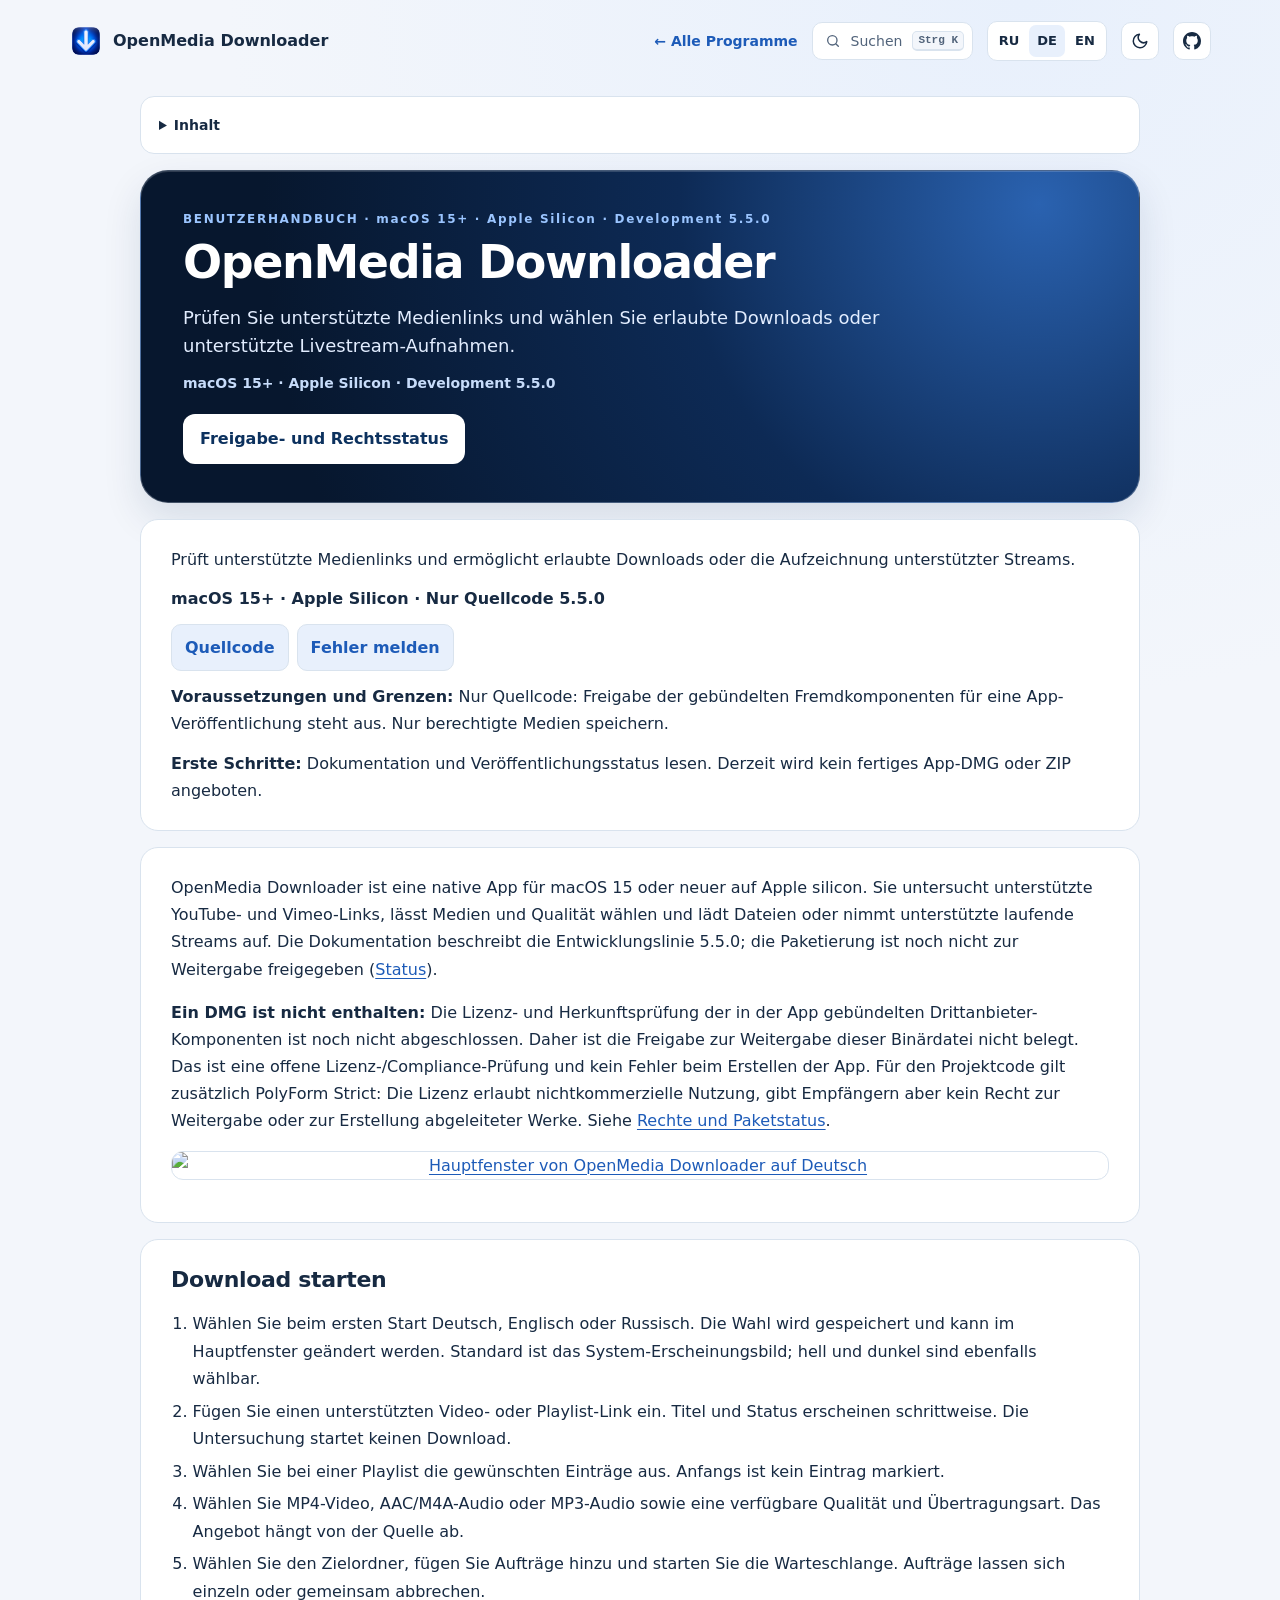
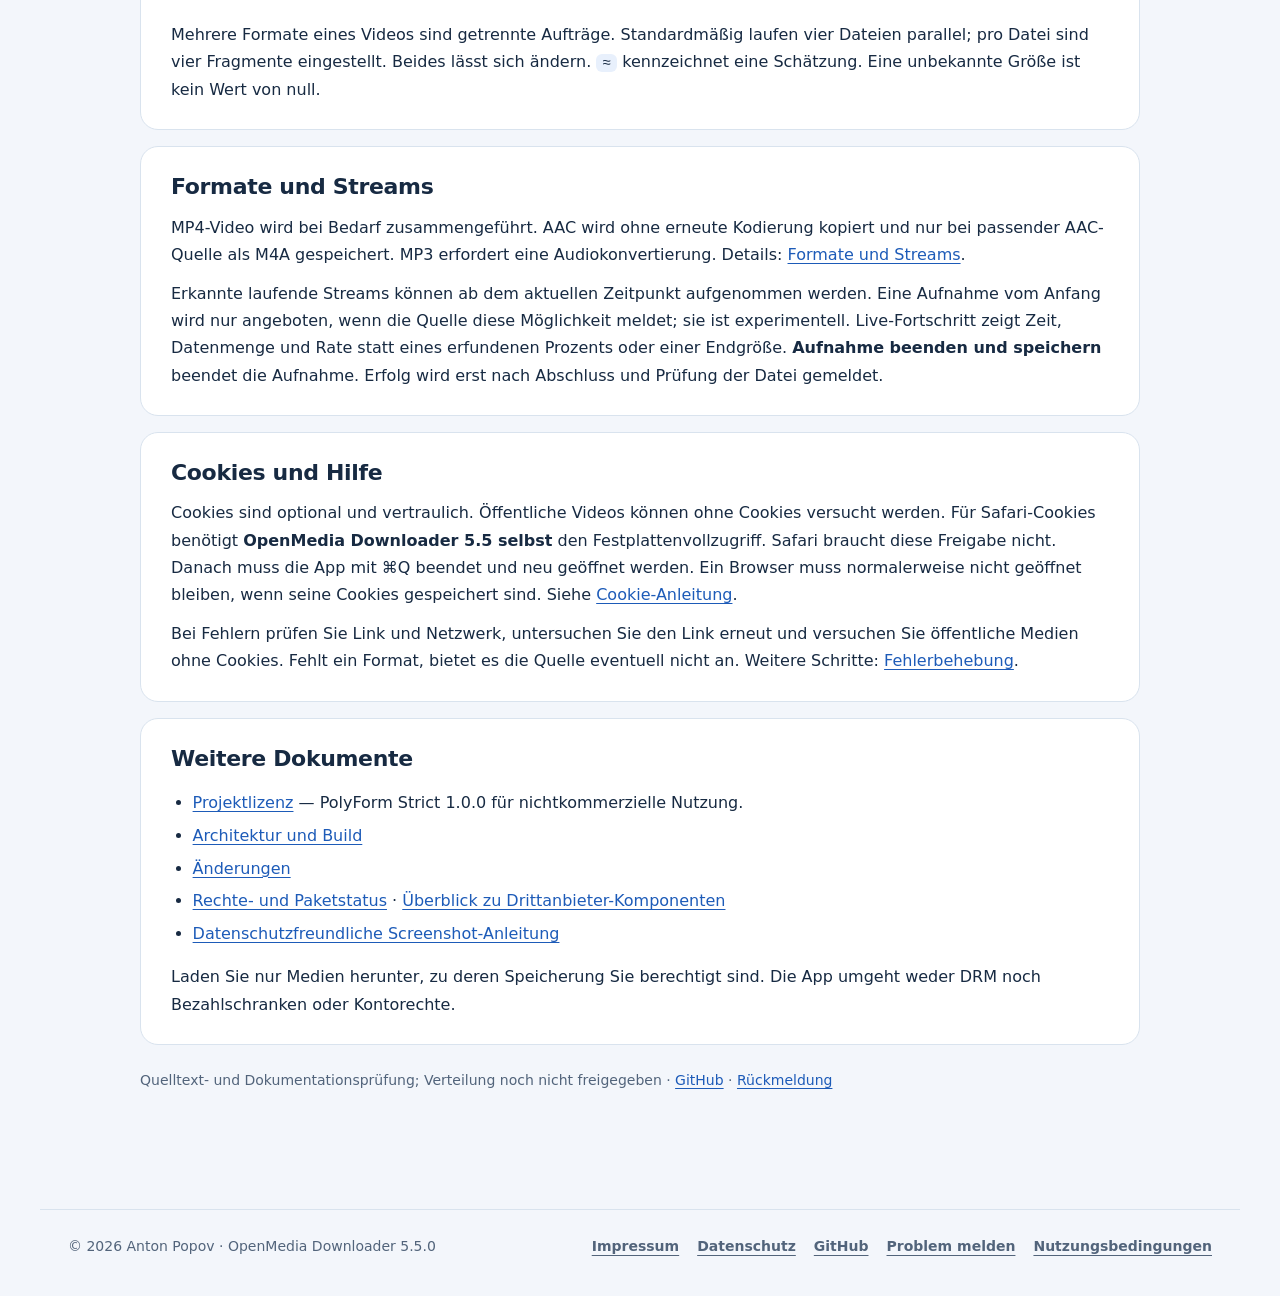
==== commit 81797658: "kit: full brand in floating header, lighter pill transition" ====
--- a/Guide-de.html
+++ b/Guide-de.html
@@ -28,7 +28,7 @@
   box-shadow: none;
 }
 .release-summary code{overflow-wrap:anywhere}.release-actions{display:flex;gap:8px;flex-wrap:wrap}.release-link{display:inline-block;padding:9px 13px;border:1px solid #bdd1ed;border-radius:10px;background:#edf4ff;color:#0753ad;font-weight:650;text-decoration:none}.release-link:focus-visible{outline:3px solid #1677ff;outline-offset:3px}
-</style><!-- ppk-head:start --><meta name="color-scheme" content="light dark"><link rel="icon" href="presentation-icon.png"><script src="assets/kit/kit-theme.js"></script><link rel="stylesheet" href="assets/kit/kit.css?v=2026.11.05-1"><script src="assets/kit/programs.js?v=2026.11.05-1" defer></script><script src="assets/kit/kit.js?v=2026.11.05-1" defer></script><link rel="stylesheet" href="guide-kit.css?v=2026.11.05-1"><!-- ppk-head:end --></head><body class="ppk-page ppk-prose">
+</style><!-- ppk-head:start --><meta name="color-scheme" content="light dark"><link rel="icon" href="presentation-icon.png"><script src="assets/kit/kit-theme.js"></script><link rel="stylesheet" href="assets/kit/kit.css?v=2026.11.06-1"><script src="assets/kit/programs.js?v=2026.11.06-1" defer></script><script src="assets/kit/kit.js?v=2026.11.06-1" defer></script><link rel="stylesheet" href="guide-kit.css?v=2026.11.06-1"><!-- ppk-head:end --></head><body class="ppk-page ppk-prose">
 <!-- ppk-nav:start --><a class="ppk-skip" href="#main-content">Zum Inhalt</a>
 <div class="ppk-nav-wrap" id="ppk-nav-wrap">
   <nav class="ppk-nav" aria-label="Hauptnavigation">
--- a/assets/kit/kit.css
+++ b/assets/kit/kit.css
@@ -52,14 +52,17 @@
 .ppk-search-btn:has(svg)::before,.ppk-icon-btn:has(svg)::before,.ppk-btn-gh:has(svg)::before{display:none}
 
 /* ---------- header: static markup, JS only improves it ---------- */
-.ppk-nav-wrap{position:sticky;top:0;z-index:40;padding:10px 0 0;transition:padding .3s}
+.ppk-nav-wrap{position:sticky;top:0;z-index:40;padding:10px 0 0}
 .ppk-nav-wrap.ppk-floating{padding-inline:8px}
-.ppk-nav{max-width:var(--ppk-shell);margin:0 auto;display:flex;align-items:center;gap:14px;padding:10px 28px;border:1px solid transparent;border-radius:0;font:14px/1.3 var(--ppk-font);color:var(--ppk-ink);transition:max-width .35s cubic-bezier(.2,.8,.2,1),padding .35s cubic-bezier(.2,.8,.2,1),border-radius .35s,background-color .35s,box-shadow .35s}
+.ppk-nav{position:relative;isolation:isolate;max-width:var(--ppk-shell);margin:0 auto;display:flex;align-items:center;gap:14px;padding:10px 28px;border:1px solid transparent;border-radius:0;font:14px/1.3 var(--ppk-font);color:var(--ppk-ink);transition:border-color .25s,border-radius .25s}
+/* Glass pill is a separate layer: the header jump to the pill changes layout once, the glass, blur and shadow only fade in (opacity), so scrolling past the threshold stays cheap. */
+.ppk-nav::before{content:"";position:absolute;inset:-1px;z-index:-1;border-radius:inherit;background:var(--ppk-glass);-webkit-backdrop-filter:blur(14px) saturate(1.4);backdrop-filter:blur(14px) saturate(1.4);box-shadow:0 10px 30px -18px rgba(0,0,0,.35);opacity:0;pointer-events:none;transition:opacity .25s}
 .ppk-nav *,.ppk-nav *::before,.ppk-nav *::after{box-sizing:border-box}
-.ppk-floating .ppk-nav{max-width:980px;padding:8px 10px 8px 16px;border-color:var(--ppk-line);border-radius:var(--ppk-radius-pill);background:var(--ppk-glass);-webkit-backdrop-filter:blur(14px) saturate(1.4);backdrop-filter:blur(14px) saturate(1.4);box-shadow:0 10px 30px -18px rgba(0,0,0,.35)}
+.ppk-floating .ppk-nav{max-width:980px;padding:8px 10px 8px 16px;border-color:var(--ppk-line);border-radius:var(--ppk-radius-pill)}
+.ppk-floating .ppk-nav::before{opacity:1}
 .ppk-brand{display:flex;align-items:center;gap:10px;min-width:0;font-size:16px;font-weight:750;color:var(--ppk-ink);text-decoration:none;white-space:nowrap}
 .ppk-brand img{width:34px;height:34px;flex:none;border-radius:9px}
-.ppk-brand span{overflow:hidden;text-overflow:ellipsis}
+.ppk-brand span{overflow:hidden;text-overflow:ellipsis;padding:3px 4px 3px 0;margin:-3px -4px -3px 0}
 .ppk-spacer{flex:1}
 .ppk-back{display:inline-flex;align-items:center;min-height:38px;font-size:14px;font-weight:650;color:var(--ppk-accent);text-decoration:none;white-space:nowrap}
 .ppk-back:hover{text-decoration:underline;text-underline-offset:4px}
@@ -237,7 +240,7 @@
 }
 
 @media (prefers-reduced-motion:reduce){
-  .ppk-nav-wrap,.ppk-nav,.ppk-pill,.ppk-btn,.ppk-chips span,.ppk-app-card,.ppk-reveal,.ppk-progress i,.ppk-page{transition:none!important}
+  .ppk-nav-wrap,.ppk-nav,.ppk-nav::before,.ppk-pill,.ppk-btn,.ppk-chips span,.ppk-app-card,.ppk-reveal,.ppk-progress i,.ppk-page{transition:none!important}
   .ppk-palette,.ppk-app-card,.ppk-rows li,.ppk-cursor,.ppk-live::before{animation:none!important}
   html.ppk-js .ppk-reveal:not(.ppk-in){opacity:1;transform:none}
 }
--- a/guide-kit.css
+++ b/guide-kit.css
@@ -1,7 +1,7 @@
 /* Accent of the program. */
-:root{--ppk-accent:#a45b1c;--ppk-tint:#fff1e2;--ppk-hero:#42301f;--ppk-hero-end:#815934}
-:root[data-theme="dark"]{--ppk-accent:#e8a566;--ppk-accent-ink:#2a1807;--ppk-tint:#2c2013;--ppk-hero:#42301f;--ppk-hero-end:#815934}
-@media (prefers-color-scheme:dark){:root:not([data-theme]){--ppk-accent:#e8a566;--ppk-accent-ink:#2a1807;--ppk-tint:#2c2013;--ppk-hero:#42301f;--ppk-hero-end:#815934}}
+:root{--ppk-accent:#1d5bb8;--ppk-tint:#e8f0fc;--ppk-hero:#0d2a55;--ppk-hero-end:#2a62b0}
+:root[data-theme="dark"]{--ppk-accent:#7db4f0;--ppk-accent-ink:#07203f;--ppk-tint:#12263f;--ppk-hero:#0d2a55;--ppk-hero-end:#2a62b0}
+@media (prefers-color-scheme:dark){:root:not([data-theme]){--ppk-accent:#7db4f0;--ppk-accent-ink:#07203f;--ppk-tint:#12263f;--ppk-hero:#0d2a55;--ppk-hero-end:#2a62b0}}
 /* Guide pages: the shared kit supplies tokens, header and footer; this file maps the older guide palette onto them. */
 :root{--ink:var(--ppk-ink);--muted:var(--ppk-muted);--line:var(--ppk-line);--blue:var(--ppk-accent);--panel:var(--ppk-panel);--canvas:var(--ppk-bg)}
 body.ppk-page{overflow-wrap:anywhere}
@@ -38,6 +38,7 @@
 @media(max-width:520px){.ppk-nav-wrap .ppk-nav{flex-wrap:wrap}}
 @media(prefers-reduced-motion:reduce){html{scroll-behavior:auto!important}*,*:before,*:after{animation:none!important;transition:none!important}}
 /* The guide hero follows the accent of the program. */
-.ppk-page .hero{background:linear-gradient(135deg,var(--ppk-hero),var(--ppk-hero-end));box-shadow:none}
-.ppk-page .hero .kicker,.ppk-page .hero .meta{color:#ffffffd9}
-.ppk-page .hero .lead{color:#fff}
+.ppk-page .hero{background:radial-gradient(circle at 90% 10%,var(--ppk-hero-end) 0,var(--ppk-hero) 38%,#07172e 82%);border:1px solid #c9d6e84d;box-shadow:inset 0 1px 0 #ffffff29,0 16px 38px #0b2b551f}
+.ppk-page .hero .kicker{color:#9bc5ff}
+.ppk-page .hero .meta{color:#c7dcfa}
+.ppk-page .hero .lead{color:#e2edff}
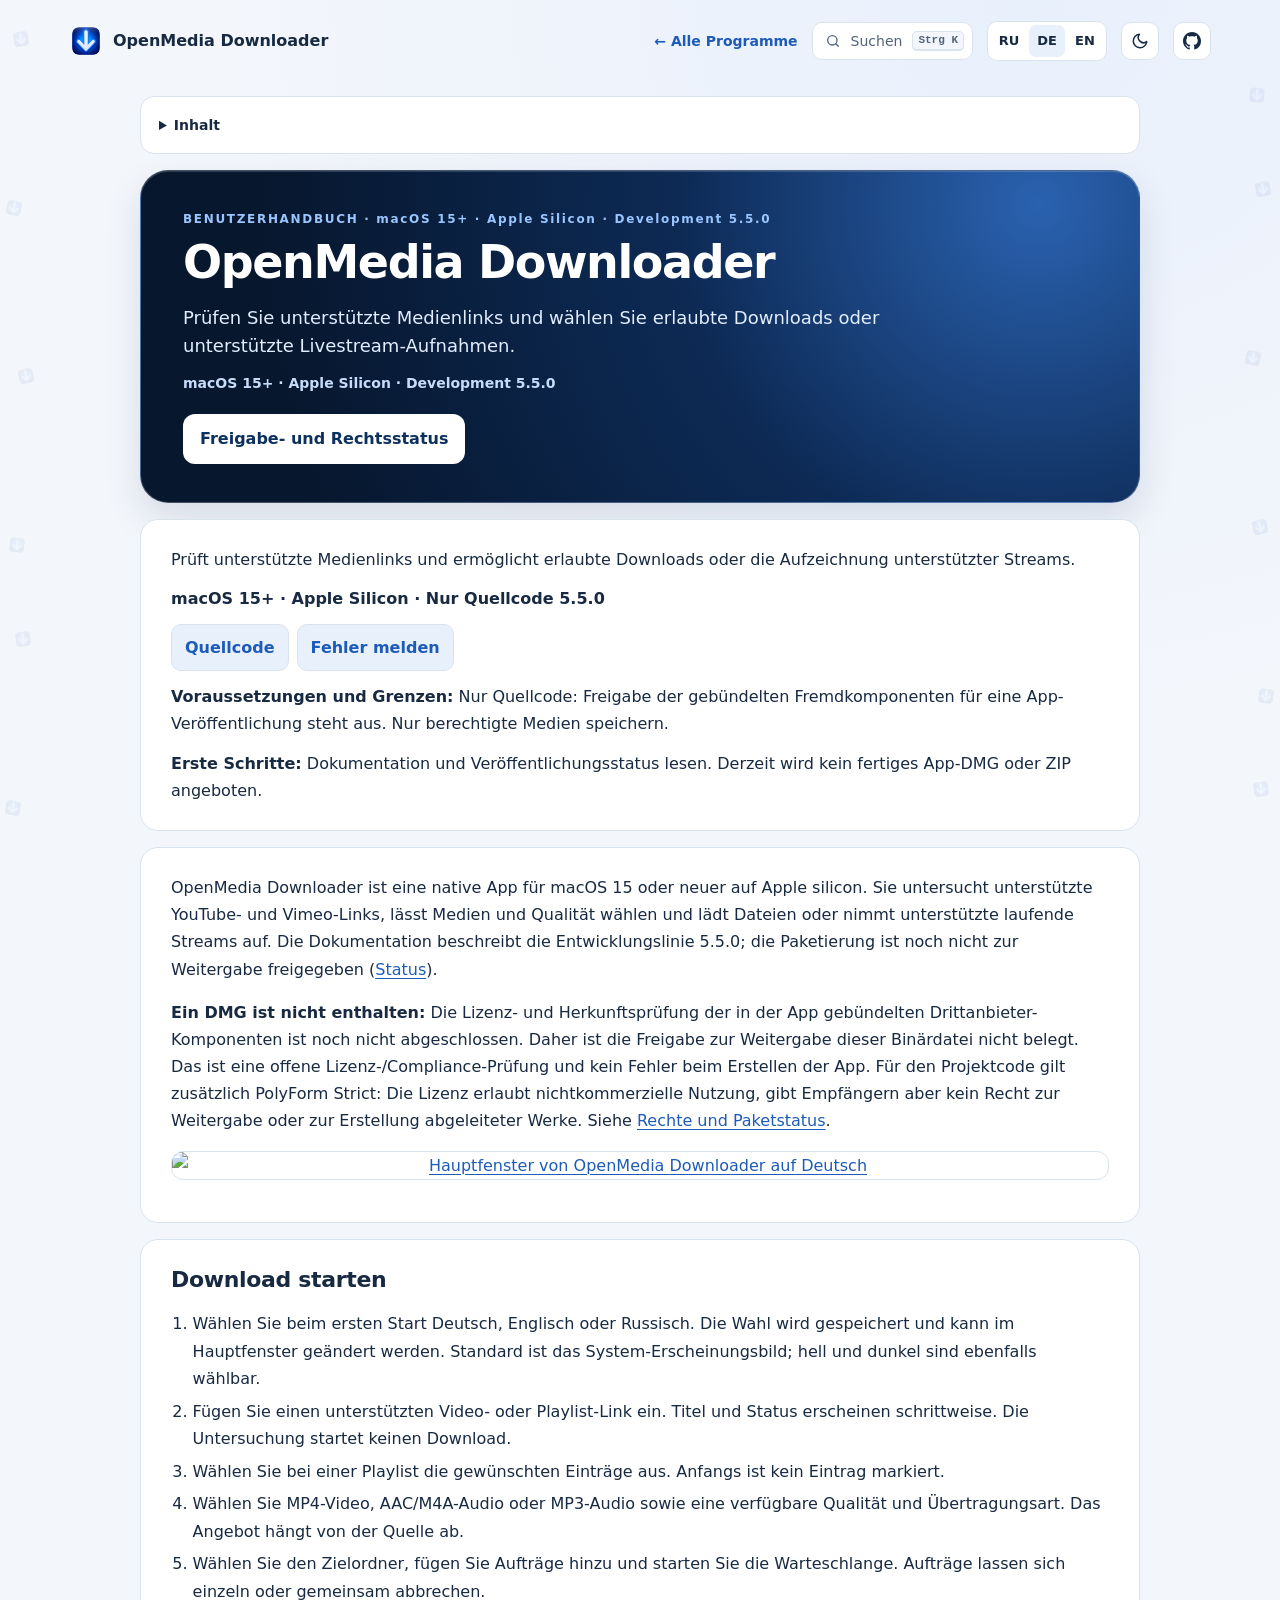
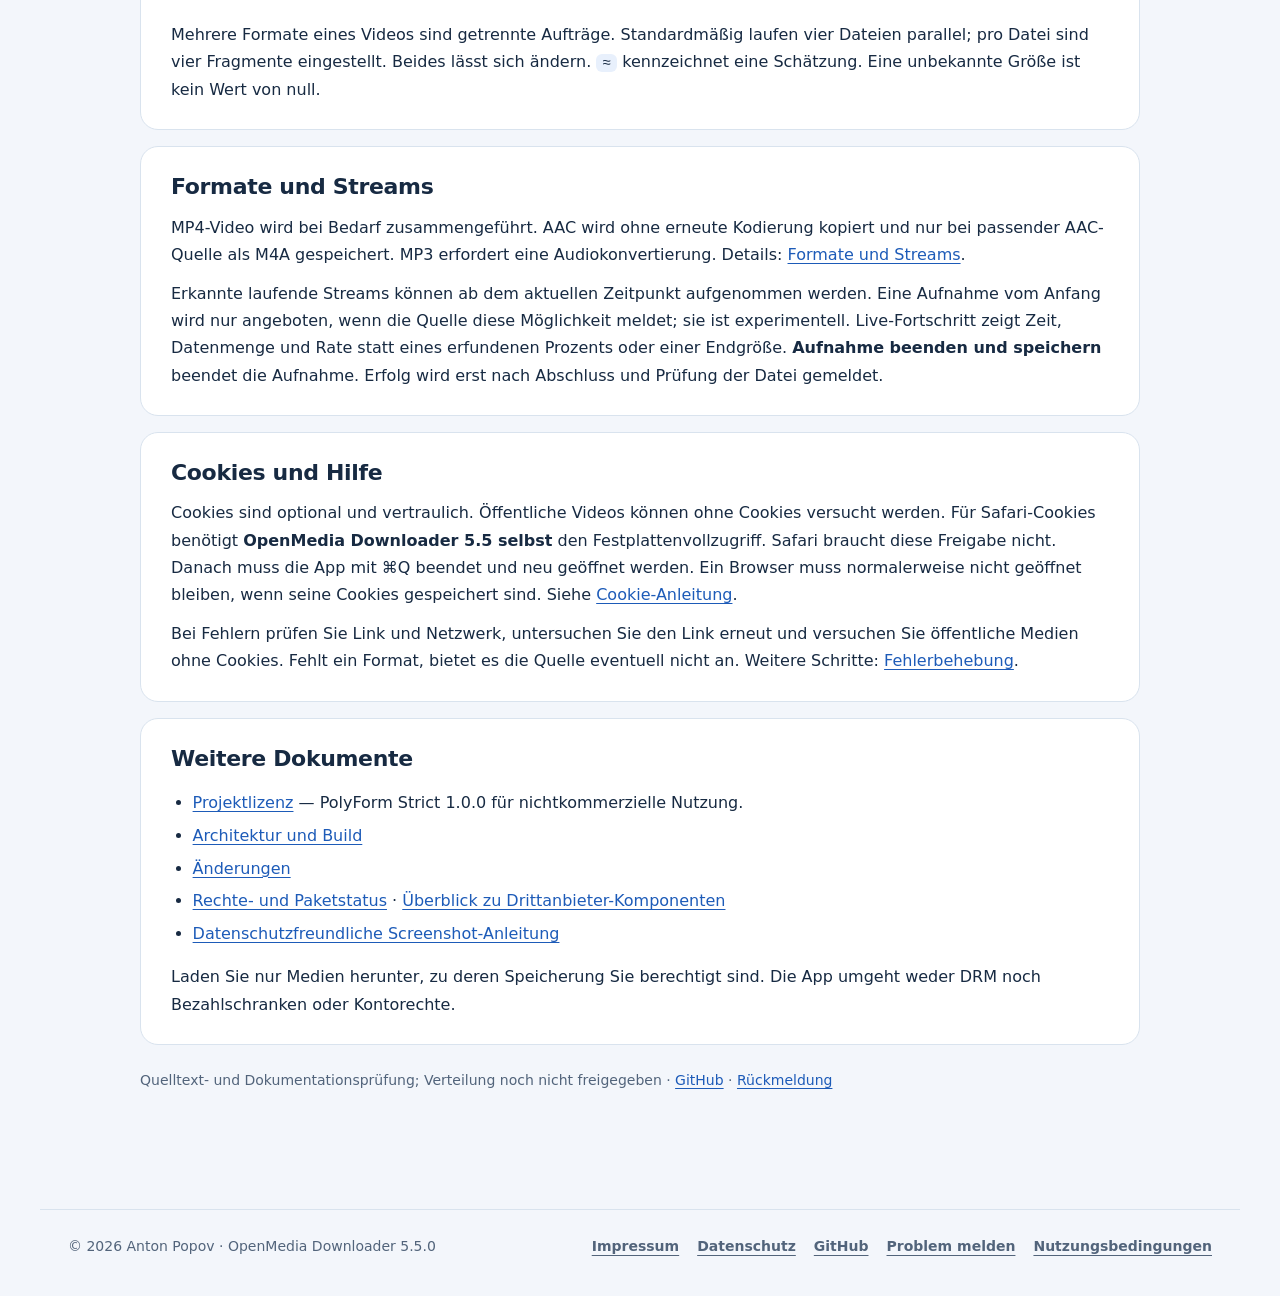
==== commit 5805a536: "kit: quiet side decor of program icons on wide screens One fixed, aria-hidden layer in the page marg" ====
--- a/Guide-de.html
+++ b/Guide-de.html
@@ -28,7 +28,7 @@
   box-shadow: none;
 }
 .release-summary code{overflow-wrap:anywhere}.release-actions{display:flex;gap:8px;flex-wrap:wrap}.release-link{display:inline-block;padding:9px 13px;border:1px solid #bdd1ed;border-radius:10px;background:#edf4ff;color:#0753ad;font-weight:650;text-decoration:none}.release-link:focus-visible{outline:3px solid #1677ff;outline-offset:3px}
-</style><!-- ppk-head:start --><meta name="color-scheme" content="light dark"><link rel="icon" href="presentation-icon.png"><script src="assets/kit/kit-theme.js"></script><link rel="stylesheet" href="assets/kit/kit.css?v=2026.11.06-1"><script src="assets/kit/programs.js?v=2026.11.06-1" defer></script><script src="assets/kit/kit.js?v=2026.11.06-1" defer></script><link rel="stylesheet" href="guide-kit.css?v=2026.11.06-1"><!-- ppk-head:end --></head><body class="ppk-page ppk-prose">
+</style><!-- ppk-head:start --><meta name="color-scheme" content="light dark"><link rel="icon" href="presentation-icon.png"><script src="assets/kit/kit-theme.js"></script><link rel="stylesheet" href="assets/kit/kit.css?v=2026.11.06-2"><script src="assets/kit/programs.js?v=2026.11.06-2" defer></script><script src="assets/kit/kit.js?v=2026.11.06-2" defer></script><link rel="stylesheet" href="guide-kit.css?v=2026.11.06-2"><!-- ppk-head:end --></head><body class="ppk-page ppk-prose">
 <!-- ppk-nav:start --><a class="ppk-skip" href="#main-content">Zum Inhalt</a>
 <div class="ppk-nav-wrap" id="ppk-nav-wrap">
   <nav class="ppk-nav" aria-label="Hauptnavigation">
--- a/assets/kit/kit.css
+++ b/assets/kit/kit.css
@@ -245,3 +245,18 @@
   html.ppk-js .ppk-reveal:not(.ppk-in){opacity:1;transform:none}
 }
 @media (forced-colors:active){.ppk-pitem[aria-selected="true"]{outline:2px solid Highlight}.ppk-tabs button[aria-selected="true"]{outline:2px solid Highlight}}
+
+/* side decor (kit.js builds it on screens >= 1280px; nothing without JS) */
+.ppk-decor{display:none}
+@media (min-width:1280px){
+  .ppk-decor{display:block;position:fixed;inset:0;z-index:0;overflow:hidden;pointer-events:none;container-type:inline-size;opacity:0;transition:opacity 1.2s ease}
+  .ppk-decor.ppk-decor-on{opacity:1}
+  .ppk-decor-side{position:absolute;top:0;bottom:0;width:calc((100cqi - var(--ppk-decor-shell,var(--ppk-shell)))/2);animation:ppk-decor-drift 90s ease-in-out infinite alternate;will-change:transform}
+  .ppk-decor-l{left:0}
+  .ppk-decor-r{right:0;animation-direction:alternate-reverse}
+  .ppk-decor-i{--ppk-sz:clamp(18px,calc(var(--ppk-k,1) * ((100cqi - var(--ppk-decor-shell,var(--ppk-shell)))/2 - 28px)),72px);position:absolute;top:var(--ppk-y,0);left:calc(var(--ppk-x,.5) * (100% - 1.2 * var(--ppk-sz)) + .1 * var(--ppk-sz));width:var(--ppk-sz);height:var(--ppk-sz);object-fit:contain;opacity:.06;transform:rotate(var(--ppk-r,0deg));user-select:none}
+  [data-theme="dark"] .ppk-decor-i{opacity:.08}
+}
+@keyframes ppk-decor-drift{from{transform:translateY(-10px)}to{transform:translateY(10px)}}
+@media print{.ppk-decor{display:none!important}}
+@media (prefers-reduced-motion:reduce){.ppk-decor{transition:none}.ppk-decor-side{animation:none;will-change:auto}}
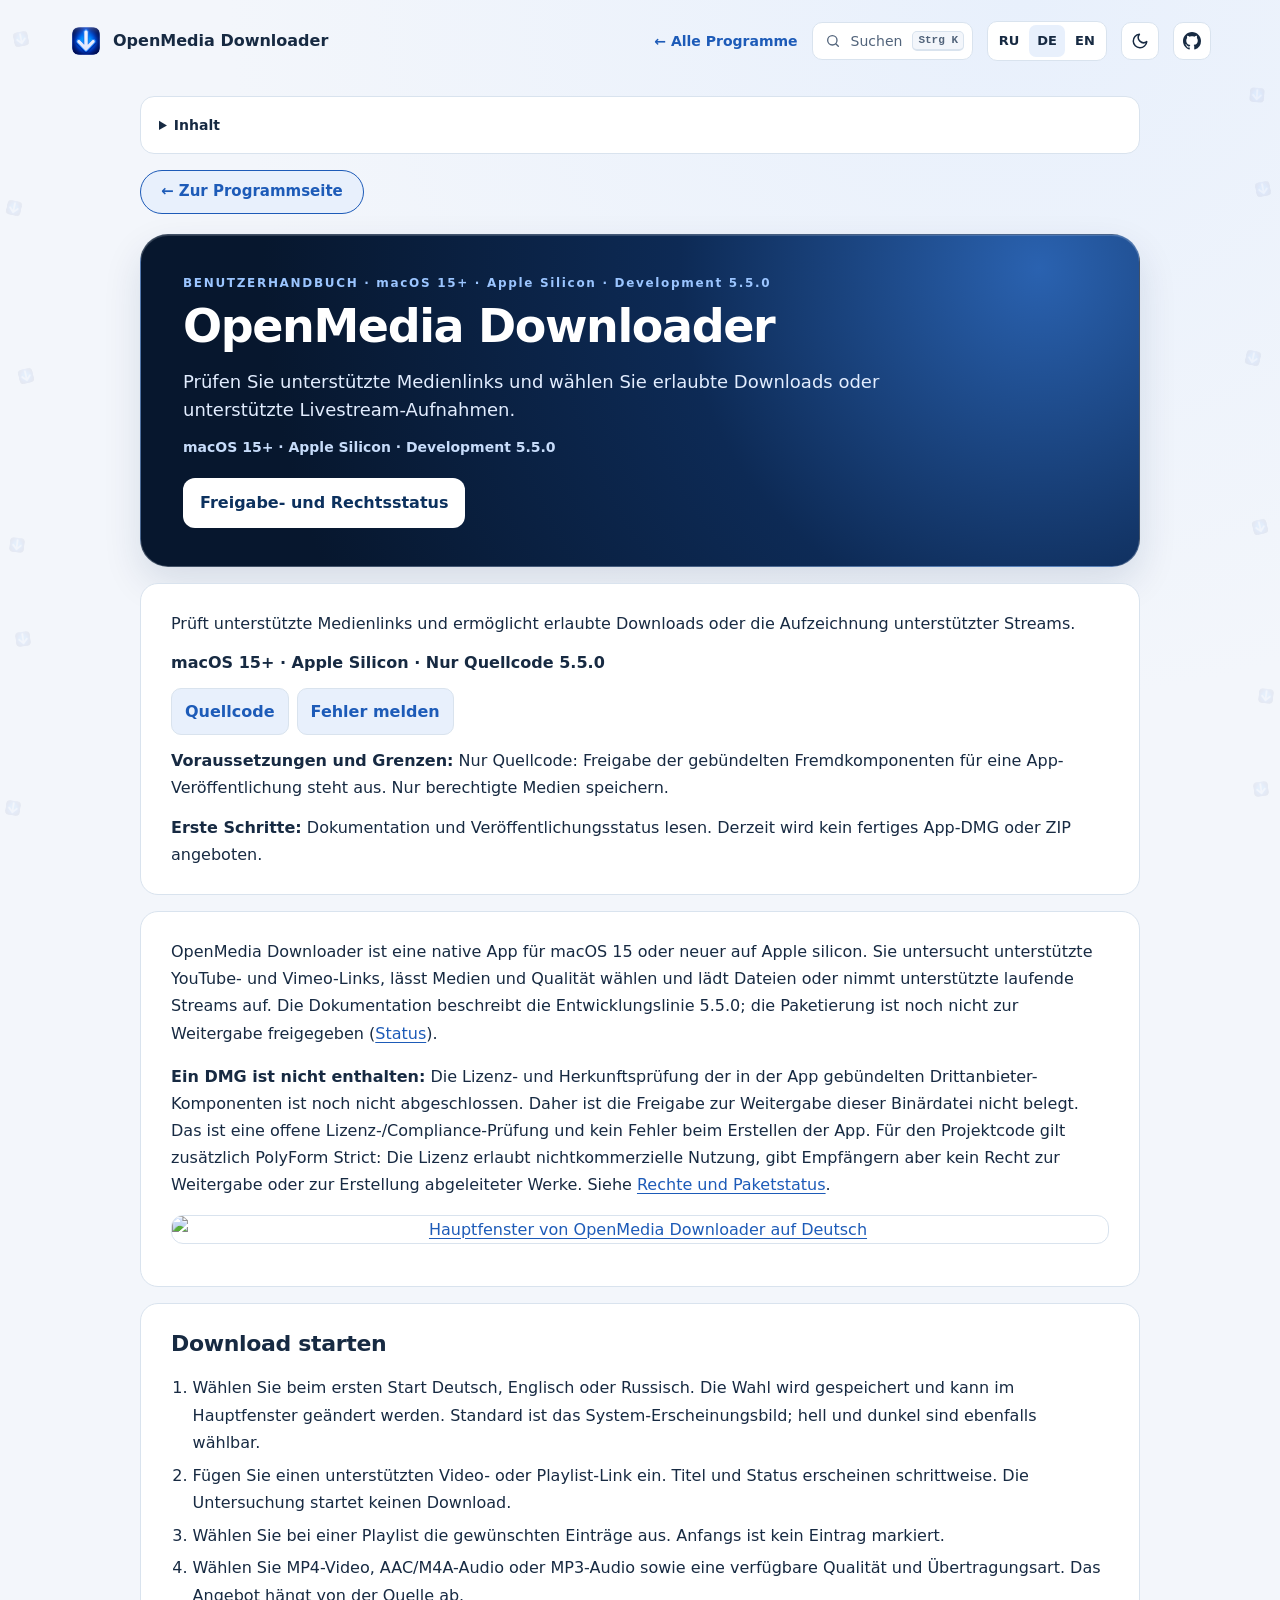
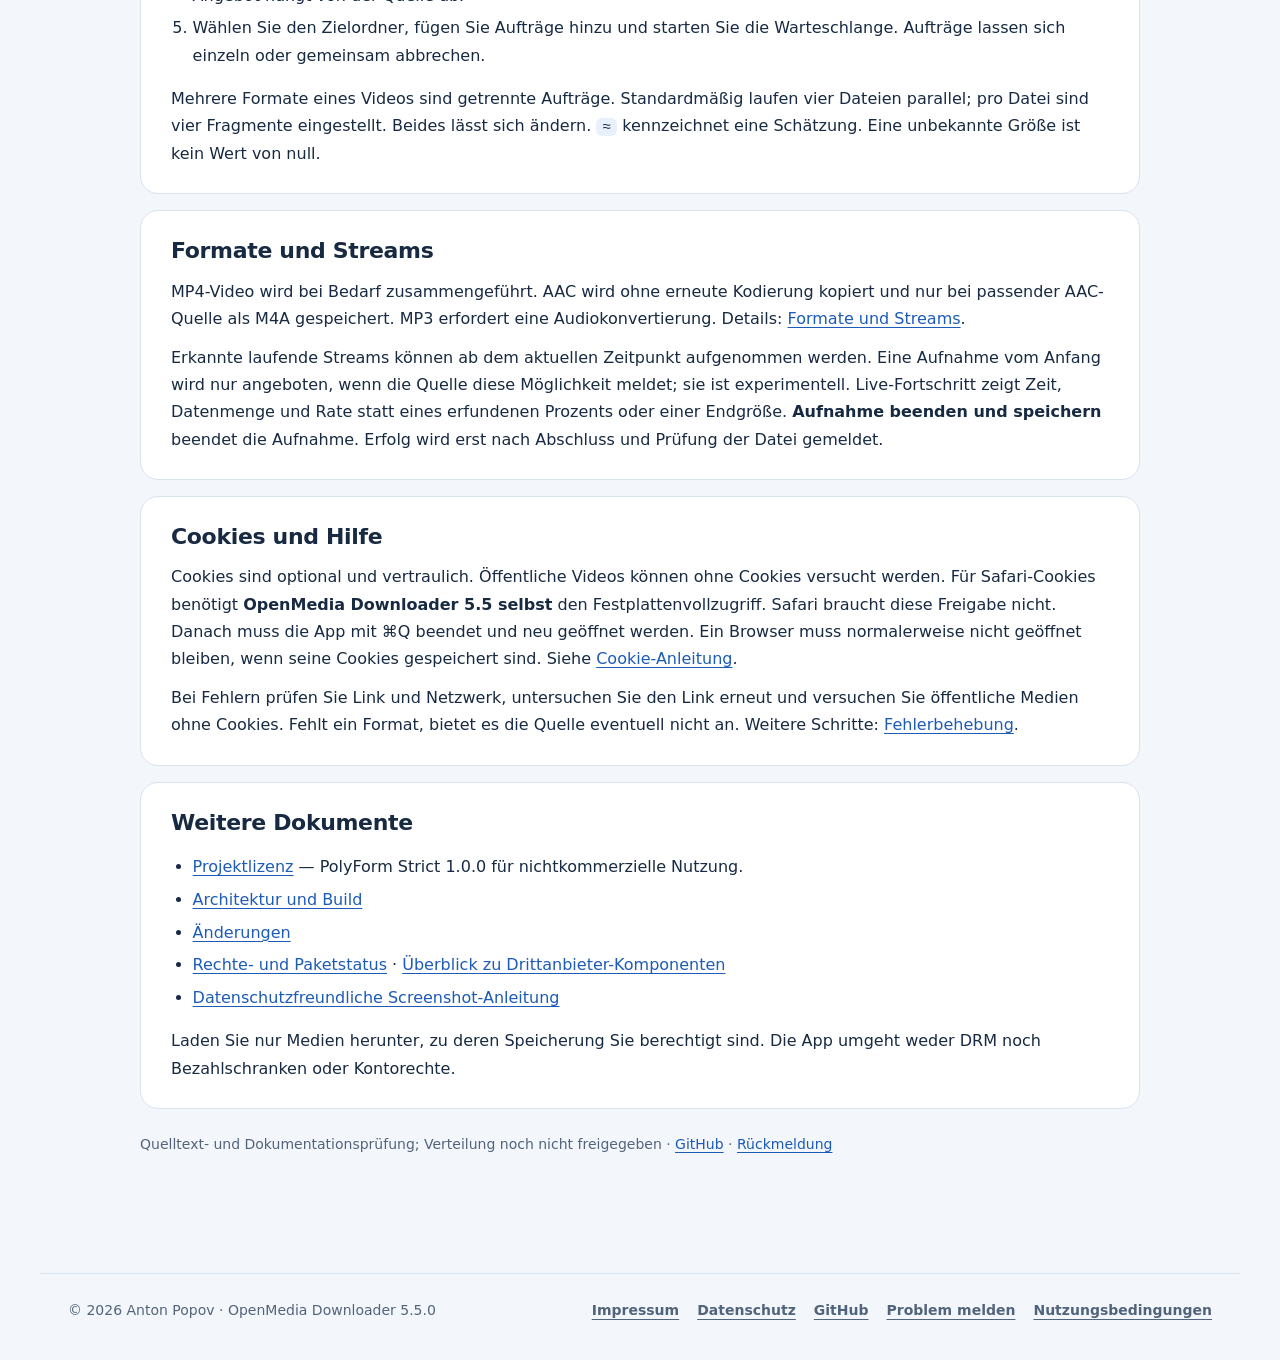
==== commit c34e782b: "guide: button back to the program page Every guide page opens with a visible link to the program's o" ====
--- a/Guide-de.html
+++ b/Guide-de.html
@@ -28,7 +28,7 @@
   box-shadow: none;
 }
 .release-summary code{overflow-wrap:anywhere}.release-actions{display:flex;gap:8px;flex-wrap:wrap}.release-link{display:inline-block;padding:9px 13px;border:1px solid #bdd1ed;border-radius:10px;background:#edf4ff;color:#0753ad;font-weight:650;text-decoration:none}.release-link:focus-visible{outline:3px solid #1677ff;outline-offset:3px}
-</style><!-- ppk-head:start --><meta name="color-scheme" content="light dark"><link rel="icon" href="presentation-icon.png"><script src="assets/kit/kit-theme.js"></script><link rel="stylesheet" href="assets/kit/kit.css?v=2026.11.06-2"><script src="assets/kit/programs.js?v=2026.11.06-2" defer></script><script src="assets/kit/kit.js?v=2026.11.06-2" defer></script><link rel="stylesheet" href="guide-kit.css?v=2026.11.06-2"><!-- ppk-head:end --></head><body class="ppk-page ppk-prose">
+</style><!-- ppk-head:start --><meta name="color-scheme" content="light dark"><link rel="icon" href="presentation-icon.png"><script src="assets/kit/kit-theme.js"></script><link rel="stylesheet" href="assets/kit/kit.css?v=2026.11.06-2"><script src="assets/kit/programs.js?v=2026.11.06-2" defer></script><script src="assets/kit/kit.js?v=2026.11.06-2" defer></script><link rel="stylesheet" href="guide-kit.css?v=2026.11.06-2-52d1c50a"><!-- ppk-head:end --></head><body class="ppk-page ppk-prose">
 <!-- ppk-nav:start --><a class="ppk-skip" href="#main-content">Zum Inhalt</a>
 <div class="ppk-nav-wrap" id="ppk-nav-wrap">
   <nav class="ppk-nav" aria-label="Hauptnavigation">
@@ -42,7 +42,9 @@
   </nav>
 </div><!-- ppk-nav:end -->
 <div class="shell"><aside class="guide-tools"><details><summary>Inhalt</summary><ol><li><a href="#download-starten">Download starten</a></li><li><a href="#formate-und-streams">Formate und Streams</a></li><li><a href="#cookies-und-hilfe">Cookies und Hilfe</a></li><li><a href="#weitere-dokumente">Weitere Dokumente</a></li></ol></details></aside>
-<main id="main-content"><section class="hero"><div><p class="kicker">BENUTZERHANDBUCH &#183; macOS 15+ &#183; Apple Silicon &#183; Development 5.5.0</p><h1>OpenMedia Downloader</h1><p class="lead">Pr&#252;fen Sie unterst&#252;tzte Medienlinks und w&#228;hlen Sie erlaubte Downloads oder unterst&#252;tzte Livestream-Aufnahmen.</p><p class="meta">macOS 15+ &#183; Apple Silicon &#183; Development 5.5.0</p><a class="button" href="https://github.com/popovantondev/openmedia-downloader/releases">Freigabe- und Rechtsstatus</a></div><div class="brand-mark-large"><img src="https://raw.githubusercontent.com/popovantondev/openmedia-downloader/main/assets/AppIcon.png" alt=""></div></section>
+<main id="main-content">
+<!-- ppk-guide-home:start --><p class="guide-home"><a class="guide-home-link" href="index.html">← Zur Programmseite</a></p><!-- ppk-guide-home:end -->
+<section class="hero"><div><p class="kicker">BENUTZERHANDBUCH &#183; macOS 15+ &#183; Apple Silicon &#183; Development 5.5.0</p><h1>OpenMedia Downloader</h1><p class="lead">Pr&#252;fen Sie unterst&#252;tzte Medienlinks und w&#228;hlen Sie erlaubte Downloads oder unterst&#252;tzte Livestream-Aufnahmen.</p><p class="meta">macOS 15+ &#183; Apple Silicon &#183; Development 5.5.0</p><a class="button" href="https://github.com/popovantondev/openmedia-downloader/releases">Freigabe- und Rechtsstatus</a></div><div class="brand-mark-large"><img src="https://raw.githubusercontent.com/popovantondev/openmedia-downloader/main/assets/AppIcon.png" alt=""></div></section>
 <!-- public-release:start -->
 <section class="topic release-summary" aria-label="Erste Schritte">
 <p>Prüft unterstützte Medienlinks und ermöglicht erlaubte Downloads oder die Aufzeichnung unterstützter Streams.</p>
--- a/guide-kit.css
+++ b/guide-kit.css
@@ -37,6 +37,9 @@
 @media(max-width:760px){.guide-tools ol{grid-template-columns:1fr}.ppk-page .shell{width:min(100% - 32px,1000px)}body .hero figure{display:block!important}}
 @media(max-width:520px){.ppk-nav-wrap .ppk-nav{flex-wrap:wrap}}
 @media(prefers-reduced-motion:reduce){html{scroll-behavior:auto!important}*,*:before,*:after{animation:none!important;transition:none!important}}
+.guide-home{margin:0 0 20px}
+body.ppk-page a.guide-home-link{display:inline-flex;align-items:center;min-height:44px;padding:10px 20px;border:1px solid var(--ppk-accent);border-radius:999px;background:var(--ppk-tint);color:var(--ppk-accent);font-size:15px;font-weight:700;line-height:1.3;text-decoration:none}
+body.ppk-page a.guide-home-link:hover{background:var(--ppk-accent);color:var(--ppk-accent-ink,#fff)}
 /* The guide hero follows the accent of the program. */
 .ppk-page .hero{background:radial-gradient(circle at 90% 10%,var(--ppk-hero-end) 0,var(--ppk-hero) 38%,#07172e 82%);border:1px solid #c9d6e84d;box-shadow:inset 0 1px 0 #ffffff29,0 16px 38px #0b2b551f}
 .ppk-page .hero .kicker{color:#9bc5ff}
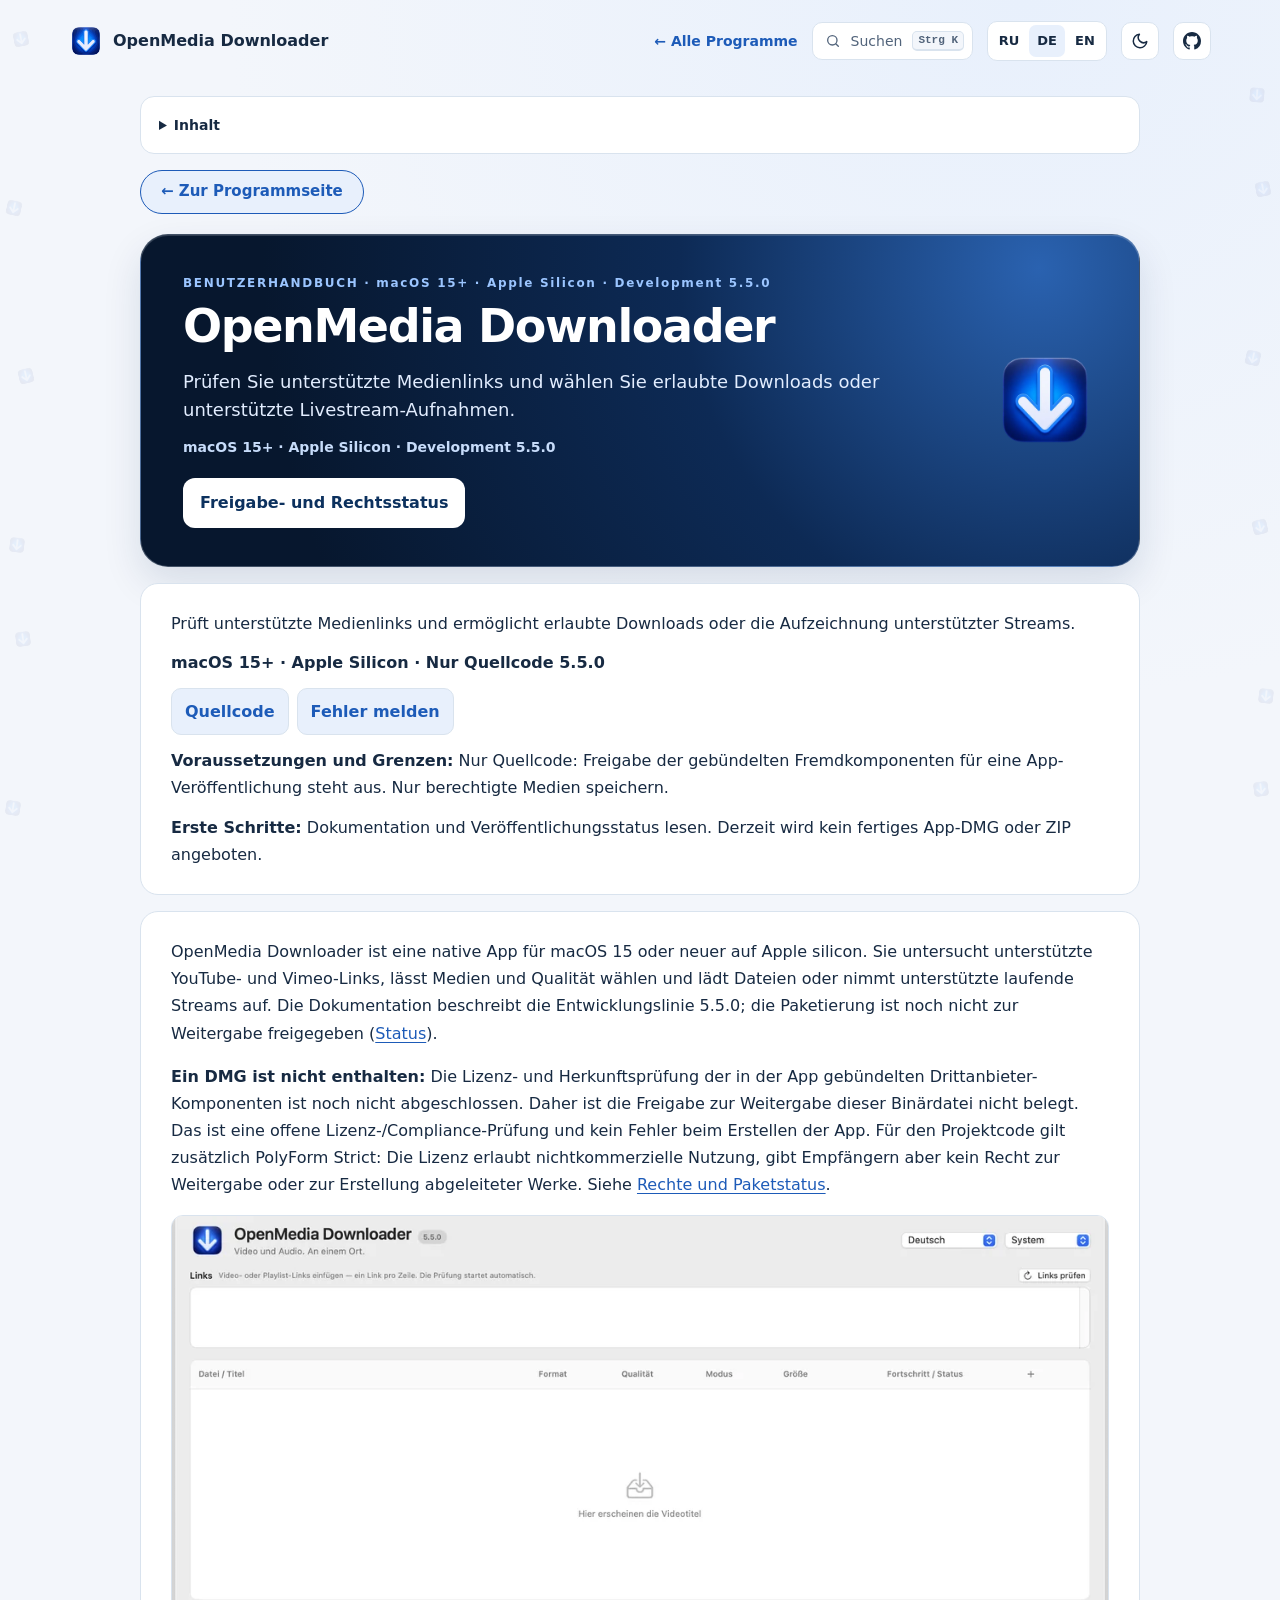
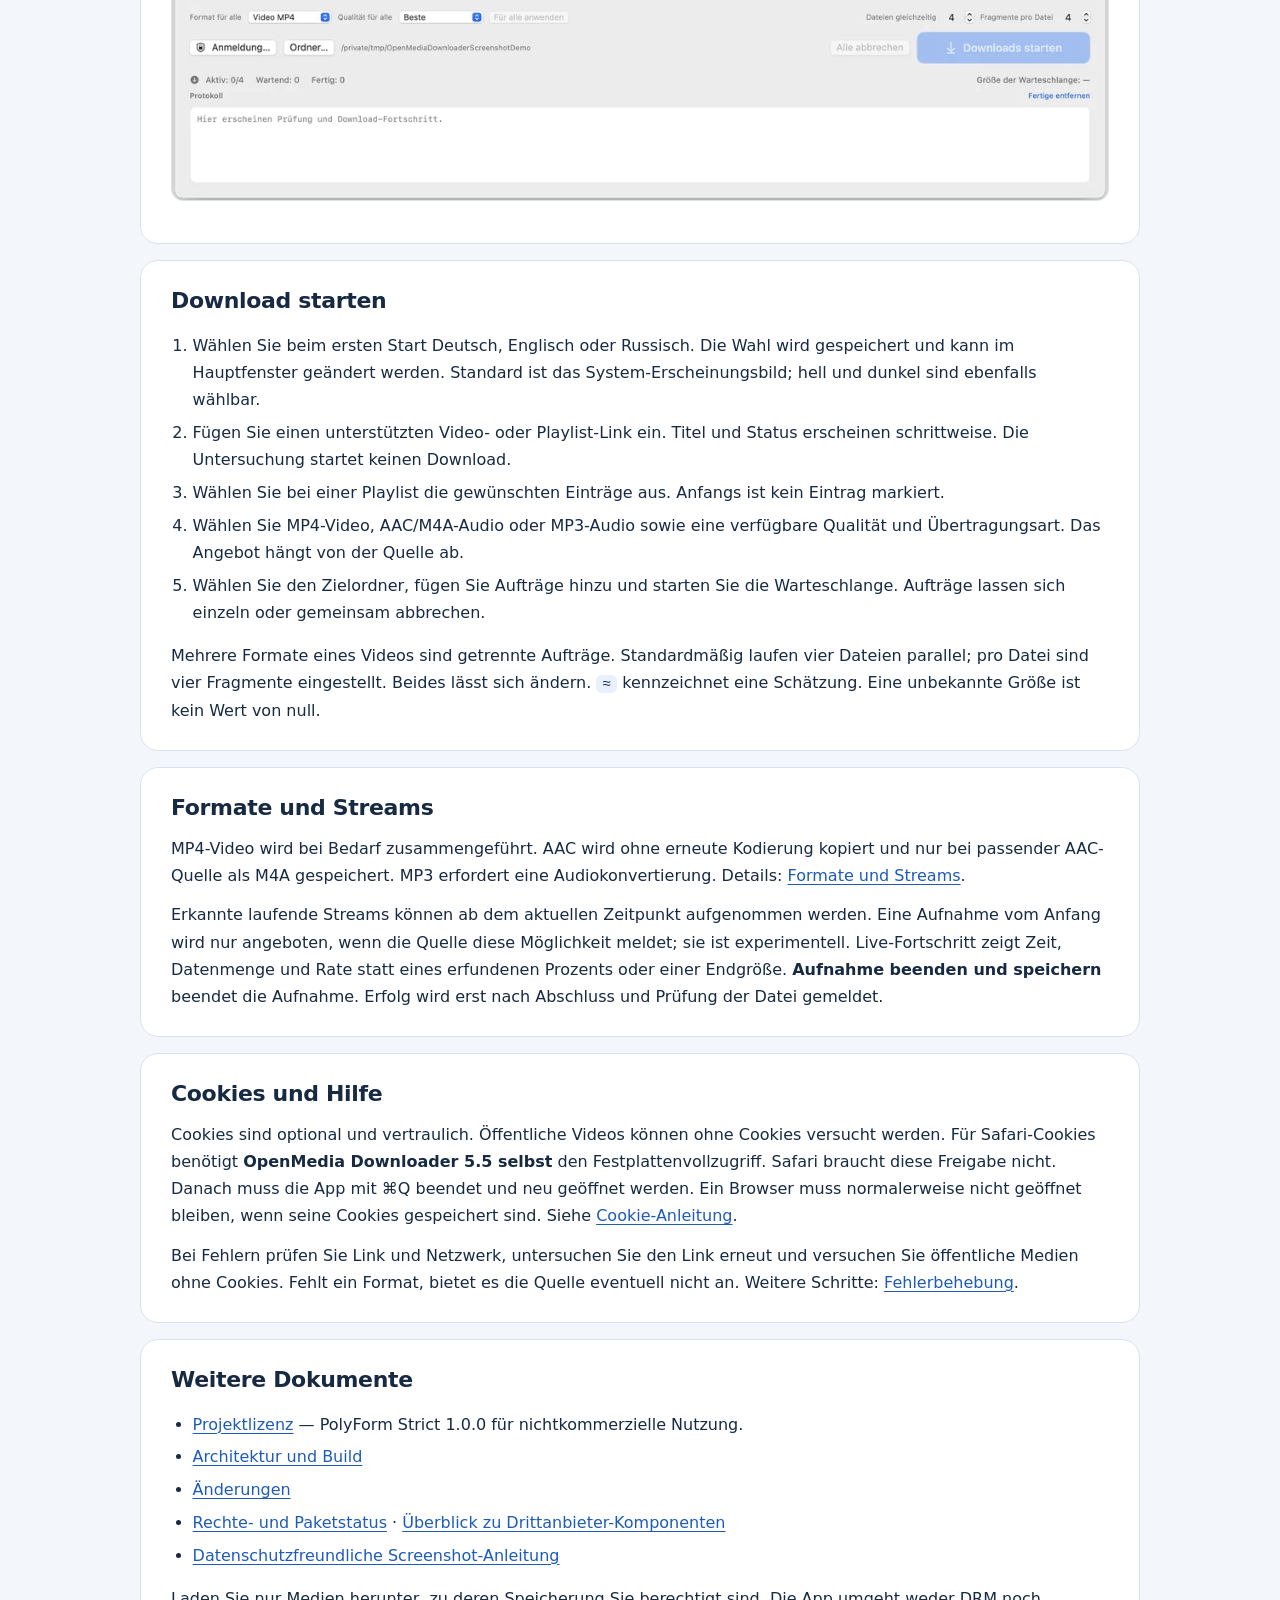
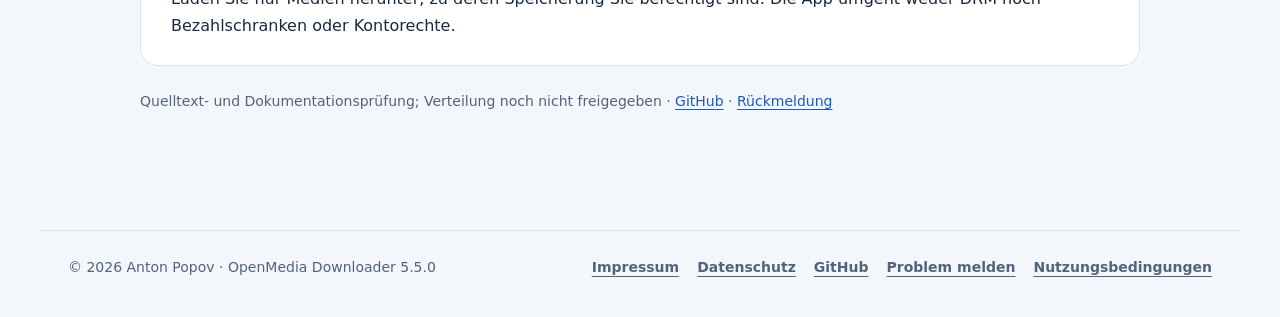
==== commit cd29069a: "perf: smaller site images and icons, local guide images Screenshots get WebP copies at twice their s" ====
--- a/Guide-de.html
+++ b/Guide-de.html
@@ -44,7 +44,7 @@
 <div class="shell"><aside class="guide-tools"><details><summary>Inhalt</summary><ol><li><a href="#download-starten">Download starten</a></li><li><a href="#formate-und-streams">Formate und Streams</a></li><li><a href="#cookies-und-hilfe">Cookies und Hilfe</a></li><li><a href="#weitere-dokumente">Weitere Dokumente</a></li></ol></details></aside>
 <main id="main-content">
 <!-- ppk-guide-home:start --><p class="guide-home"><a class="guide-home-link" href="index.html">← Zur Programmseite</a></p><!-- ppk-guide-home:end -->
-<section class="hero"><div><p class="kicker">BENUTZERHANDBUCH &#183; macOS 15+ &#183; Apple Silicon &#183; Development 5.5.0</p><h1>OpenMedia Downloader</h1><p class="lead">Pr&#252;fen Sie unterst&#252;tzte Medienlinks und w&#228;hlen Sie erlaubte Downloads oder unterst&#252;tzte Livestream-Aufnahmen.</p><p class="meta">macOS 15+ &#183; Apple Silicon &#183; Development 5.5.0</p><a class="button" href="https://github.com/popovantondev/openmedia-downloader/releases">Freigabe- und Rechtsstatus</a></div><div class="brand-mark-large"><img src="https://raw.githubusercontent.com/popovantondev/openmedia-downloader/main/assets/AppIcon.png" alt=""></div></section>
+<section class="hero"><div><p class="kicker">BENUTZERHANDBUCH &#183; macOS 15+ &#183; Apple Silicon &#183; Development 5.5.0</p><h1>OpenMedia Downloader</h1><p class="lead">Pr&#252;fen Sie unterst&#252;tzte Medienlinks und w&#228;hlen Sie erlaubte Downloads oder unterst&#252;tzte Livestream-Aufnahmen.</p><p class="meta">macOS 15+ &#183; Apple Silicon &#183; Development 5.5.0</p><a class="button" href="https://github.com/popovantondev/openmedia-downloader/releases">Freigabe- und Rechtsstatus</a></div><div class="brand-mark-large"><img src="assets/web/AppIcon.565da0a7.webp" alt="" width="1024" height="1024" decoding="async"></div></section>
 <!-- public-release:start -->
 <section class="topic release-summary" aria-label="Erste Schritte">
 <p>Prüft unterstützte Medienlinks und ermöglicht erlaubte Downloads oder die Aufzeichnung unterstützter Streams.</p>
@@ -57,7 +57,7 @@
 <section class="overview">
 <p>OpenMedia Downloader ist eine native App für macOS 15 oder neuer auf Apple silicon. Sie untersucht unterstützte YouTube- und Vimeo-Links, lässt Medien und Qualität wählen und lädt Dateien oder nimmt unterstützte laufende Streams auf. Die Dokumentation beschreibt die Entwicklungslinie 5.5.0; die Paketierung ist noch nicht zur Weitergabe freigegeben (<a href="https://github.com/popovantondev/openmedia-downloader/blob/main/docs/RIGHTS_DE.md">Status</a>).</p>
 <p><strong>Ein DMG ist nicht enthalten:</strong> Die Lizenz- und Herkunftsprüfung der in der App gebündelten Drittanbieter-Komponenten ist noch nicht abgeschlossen. Daher ist die Freigabe zur Weitergabe dieser Binärdatei nicht belegt. Das ist eine offene Lizenz-/Compliance-Prüfung und kein Fehler beim Erstellen der App. Für den Projektcode gilt zusätzlich PolyForm Strict: Die Lizenz erlaubt nichtkommerzielle Nutzung, gibt Empfängern aber kein Recht zur Weitergabe oder zur Erstellung abgeleiteter Werke. Siehe <a href="https://github.com/popovantondev/openmedia-downloader/blob/main/docs/RIGHTS_DE.md">Rechte und Paketstatus</a>.</p>
-<p><a class="guide-full-image" href="https://raw.githubusercontent.com/popovantondev/openmedia-downloader/main/assets/screenshots/de/main-window.png" aria-label="Vollständiges Bild öffnen"><img src="https://raw.githubusercontent.com/popovantondev/openmedia-downloader/main/assets/screenshots/de/main-window.png" alt="Hauptfenster von OpenMedia Downloader auf Deutsch" /></a></p>
+<p><a class="guide-full-image" href="assets/screenshots/de/main-window.png" aria-label="Vollständiges Bild öffnen"><img src="assets/web/main-window.ad3499d0.webp" alt="Hauptfenster von OpenMedia Downloader auf Deutsch" width="2536" height="1584" loading="lazy" decoding="async" /></a></p>
 </section><section class="topic"><h2 id="download-starten">Download starten</h2>
 <ol>
 <li>Wählen Sie beim ersten Start Deutsch, Englisch oder Russisch. Die Wahl wird gespeichert und kann im Hauptfenster geändert werden. Standard ist das System-Erscheinungsbild; hell und dunkel sind ebenfalls wählbar.</li>
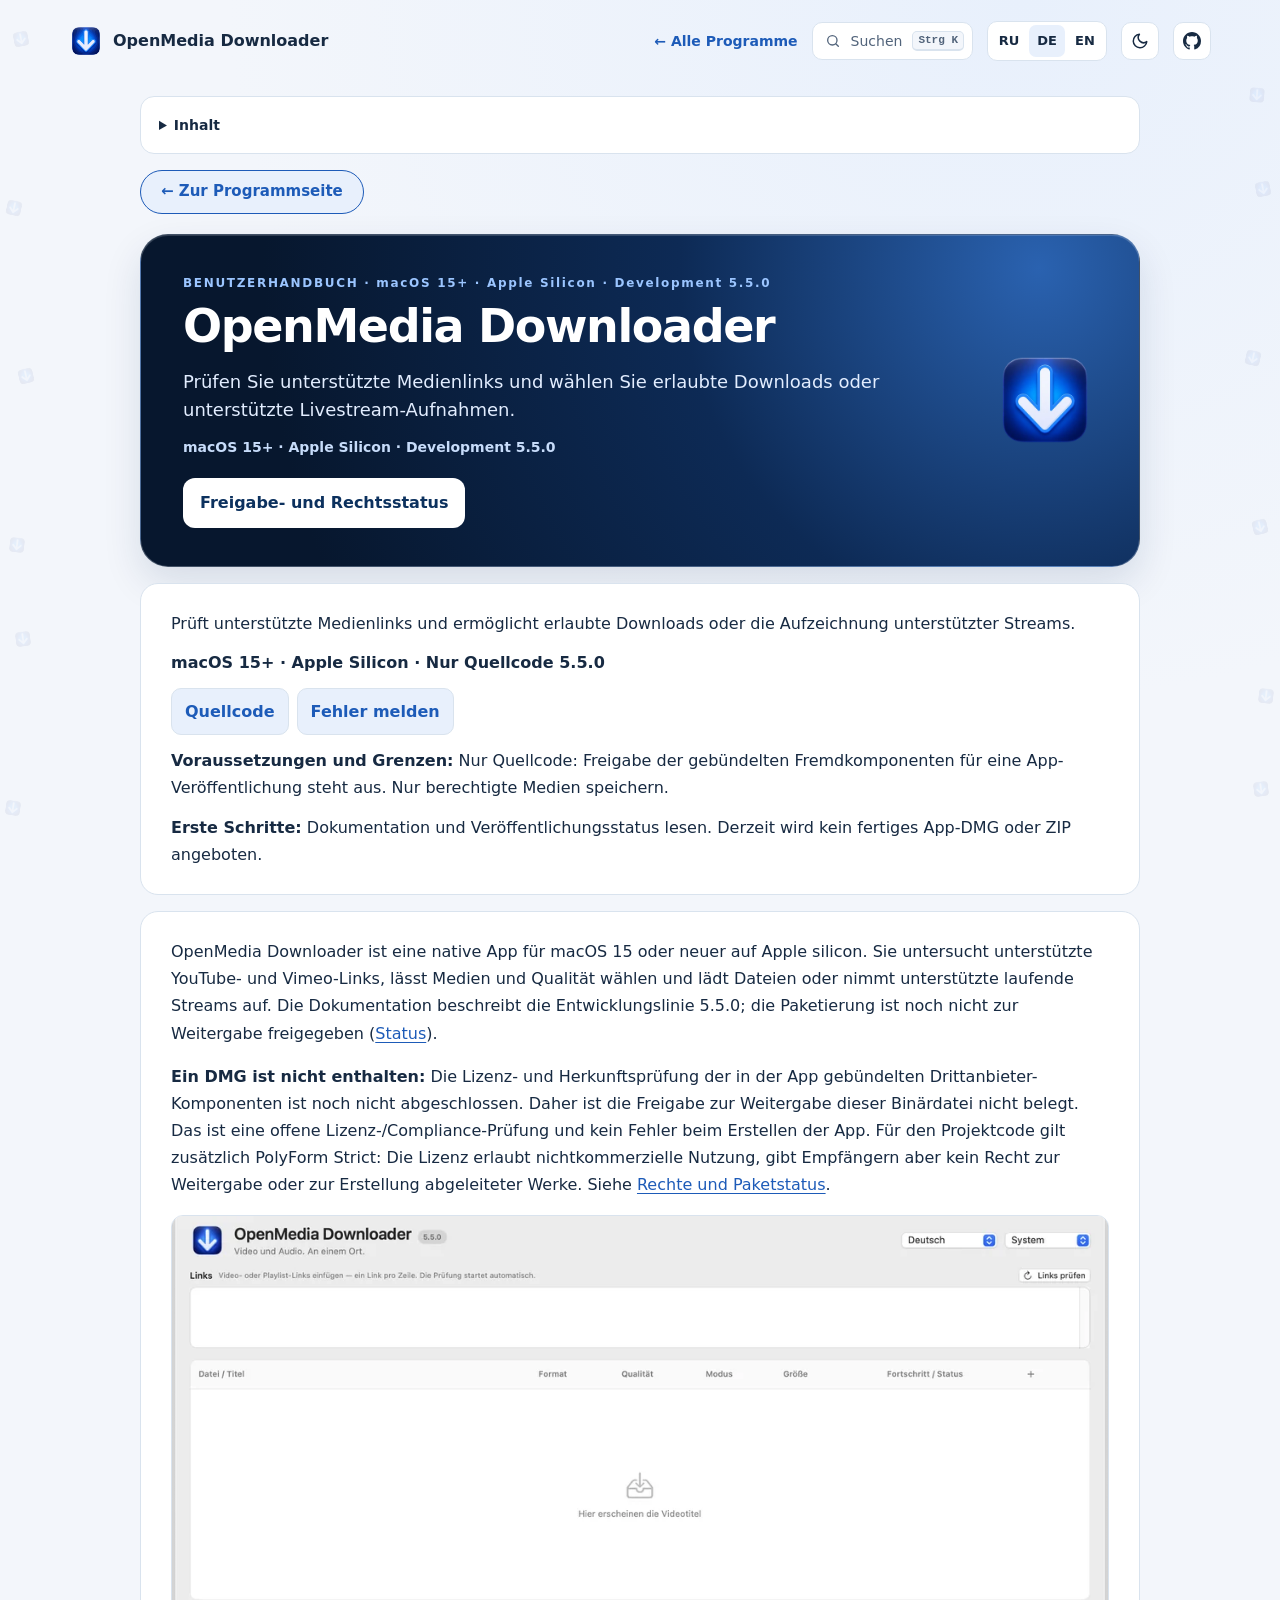
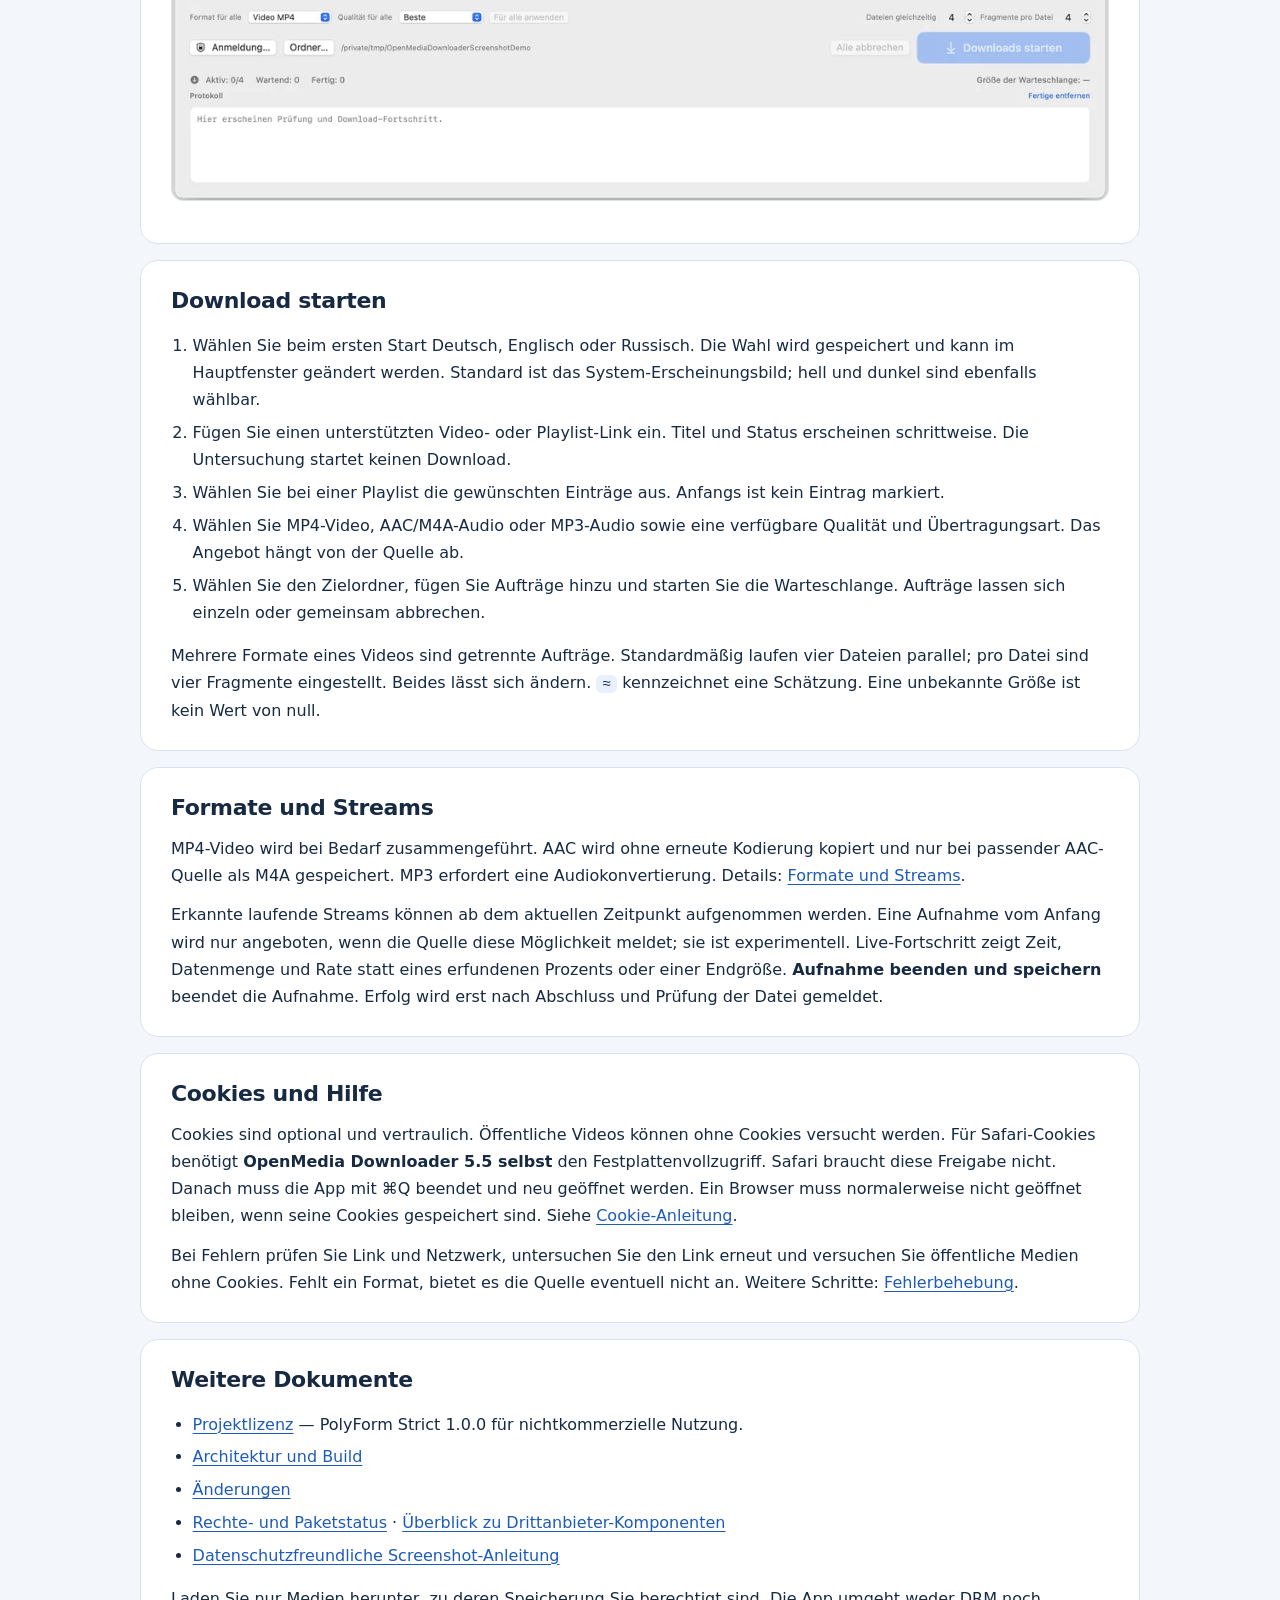
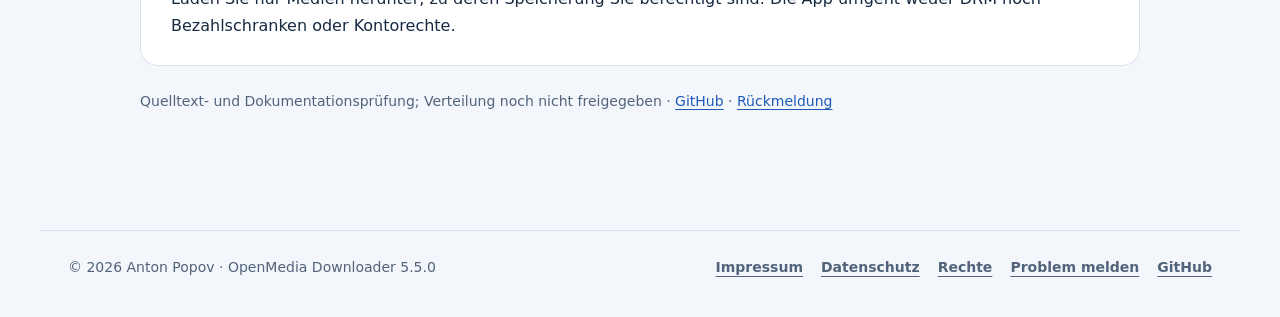
==== commit a0410d9c: "site: one tab title pattern and one footer across programs Landing titles name the program and what " ====
--- a/Guide-de.html
+++ b/Guide-de.html
@@ -1,4 +1,4 @@
-<!doctype html><html lang="de"><head><meta charset="utf-8"><meta name="viewport" content="width=device-width,initial-scale=1"><meta name="theme-color" content="#071a35"><meta name="description" content="Pr&#252;fen Sie unterst&#252;tzte Medienlinks und w&#228;hlen Sie erlaubte Downloads oder unterst&#252;tzte Livestream-Aufnahmen."><title>OpenMedia Downloader — BENUTZERHANDBUCH</title><style>:root{--ink:#14253d;--muted:#607087;--line:#dbe4f0;--blue:#1677ff;--panel:#fff;--canvas:#f3f6fb}
+<!doctype html><html lang="de"><head><meta charset="utf-8"><meta name="viewport" content="width=device-width,initial-scale=1"><meta name="theme-color" content="#071a35"><meta name="description" content="Pr&#252;fen Sie unterst&#252;tzte Medienlinks und w&#228;hlen Sie erlaubte Downloads oder unterst&#252;tzte Livestream-Aufnahmen."><title>OpenMedia Downloader — Anleitung</title><style>:root{--ink:#14253d;--muted:#607087;--line:#dbe4f0;--blue:#1677ff;--panel:#fff;--canvas:#f3f6fb}
 *{box-sizing:border-box}body{margin:0;background:var(--canvas);color:var(--ink);font:16px/1.72 -apple-system,BlinkMacSystemFont,"Segoe UI",sans-serif}a{color:#075dd1;text-decoration-thickness:1px;text-underline-offset:3px}a:hover{color:#003c91}.shell{width:min(100% - 36px,1000px);margin:0 auto;padding:24px 0 56px}.top{display:flex;align-items:center;justify-content:space-between;gap:18px;margin-bottom:20px}.brand{display:flex;align-items:center;gap:10px;color:var(--ink);font-weight:750;text-decoration:none}.brand-mark{display:grid;width:38px;height:38px;place-items:center;border-radius:12px;background:#e6f0ff;color:#075dd1;font-size:18px;font-weight:800}.brand img{width:38px;height:38px;object-fit:contain}nav{display:flex;gap:8px;flex-wrap:wrap}nav a{padding:7px 12px;border:1px solid var(--line);border-radius:999px;background:#fff;color:#34445b;text-decoration:none;font-size:14px;font-weight:650}nav a[aria-current=page]{background:#e6f0ff;border-color:#b8d3ff;color:#075dd1}.hero{display:grid;grid-template-columns:1fr 104px;gap:24px;align-items:center;padding:38px 42px;border-radius:28px;background:radial-gradient(circle at 90% 10%,#1f5cad 0,#102c55 34%,#07172e 76%);color:#fff;box-shadow:0 16px 38px #0b2b551f}.kicker{margin:0 0 8px;color:#9bc5ff;font-size:12px;letter-spacing:.14em;font-weight:750}.meta{margin:12px 0 0;color:#c7dcfa;font-size:14px;font-weight:650}h1{margin:0;font-size:clamp(30px,5vw,46px);line-height:1.12;letter-spacing:-.03em}.lead{max-width:720px;margin:15px 0 0;color:#e2edff;font-size:18px;line-height:1.55}.brand-mark-large{display:grid;width:92px;height:92px;place-items:center;border:1px solid #ffffff42;border-radius:24px;background:#ffffff12;color:#fff;font-size:38px;font-weight:800}.button{display:inline-block;margin-top:19px;padding:10px 16px;border:1px solid #ffffff5c;border-radius:12px;background:#fff;color:#0c315e;font-weight:700;text-decoration:none}.overview,.topic{margin:16px 0;padding:26px 30px;background:var(--panel);border:1px solid var(--line);border-radius:18px;box-shadow:0 5px 16px #0b2b5507}.overview p:first-child{margin-top:0}.overview img{display:block;max-width:100%;height:auto;margin:16px auto;border:1px solid var(--line);border-radius:12px}.overview table,.topic table{display:block;max-width:100%;overflow-x:auto;border-collapse:collapse}.overview th,.overview td,.topic th,.topic td{padding:8px 10px;border:1px solid var(--line);text-align:left}.topic h2{margin:0 0 12px;font-size:22px;line-height:1.3;letter-spacing:-.015em}.topic h3{margin:22px 0 8px;font-size:18px;line-height:1.35}.topic p{margin:0 0 12px}.topic p:last-child{margin-bottom:0}.topic ul,.topic ol{padding-left:1.35em}.topic li{margin:.35em 0}.topic th{background:#eef4fc}.topic pre{max-width:100%;overflow:auto;padding:16px;border-radius:12px;background:#0b1b31;color:#e5efff}.topic code{padding:.12em .35em;border-radius:5px;background:#edf2f8}.topic pre code{padding:0;background:transparent;color:inherit}.topic blockquote{margin:12px 0;padding:4px 16px;border-left:3px solid #8bbaff;color:var(--muted)}footer{margin-top:24px;padding:20px 10px;color:var(--muted);text-align:center;font-size:14px}@media(max-width:620px){.shell{width:min(100% - 22px,1000px);padding-top:12px}.top{align-items:flex-start;flex-direction:column}.hero{grid-template-columns:1fr 66px;padding:26px 22px;border-radius:20px;gap:12px}.brand-mark-large{width:66px;height:66px;font-size:28px;border-radius:18px}.lead{font-size:16px}.overview,.topic{padding:21px 19px}}@media print{body{background:#fff}.shell{width:100%;padding:0}.top nav,.button{break-inside:avoid}.hero,.topic,.overview{box-shadow:none}.topic{break-inside:avoid}}
 /* Use the application's real artwork in the guide header. */
 .brand-mark{display:grid;flex:none;width:38px;height:38px;place-items:center;overflow:hidden;border-radius:10px;background:#ffffff18}
@@ -84,7 +84,7 @@
 <p>Laden Sie nur Medien herunter, zu deren Speicherung Sie berechtigt sind. Die App umgeht weder DRM noch Bezahlschranken oder Kontorechte.</p>
 </section></main><div class="guide-note">Quelltext- und Dokumentationspr&#252;fung; Verteilung noch nicht freigegeben · <a href="https://github.com/popovantondev/openmedia-downloader">GitHub</a> · <a href="https://github.com/popovantondev/openmedia-downloader/issues/new/choose">Rückmeldung</a></div></div>
 <footer class="ppk-footer">
-  <span>© 2026 Anton Popov · OpenMedia Downloader 5.5.0</span>
-  <nav aria-label="Rechtliches"><a href="https://popovantondev.github.io/popovantondev/impressum.html">Impressum</a><a href="https://popovantondev.github.io/popovantondev/datenschutz.html">Datenschutz</a><a href="https://github.com/popovantondev/openmedia-downloader">GitHub</a><a href="https://github.com/popovantondev/openmedia-downloader/issues/new/choose">Problem melden</a><a href="https://github.com/popovantondev/openmedia-downloader/blob/main/LICENSE">Nutzungsbedingungen</a></nav>
+<span>© 2026 Anton Popov · OpenMedia Downloader 5.5.0</span>
+<nav aria-label="Rechtliches"><a href="https://popovantondev.github.io/popovantondev/impressum.html">Impressum</a><a href="https://popovantondev.github.io/popovantondev/datenschutz.html">Datenschutz</a><a href="https://github.com/popovantondev/openmedia-downloader/blob/main/LICENSE">Rechte</a><a href="https://github.com/popovantondev/openmedia-downloader/issues/new/choose">Problem melden</a><a href="https://github.com/popovantondev/openmedia-downloader">GitHub</a></nav>
 </footer>
 </body></html>
